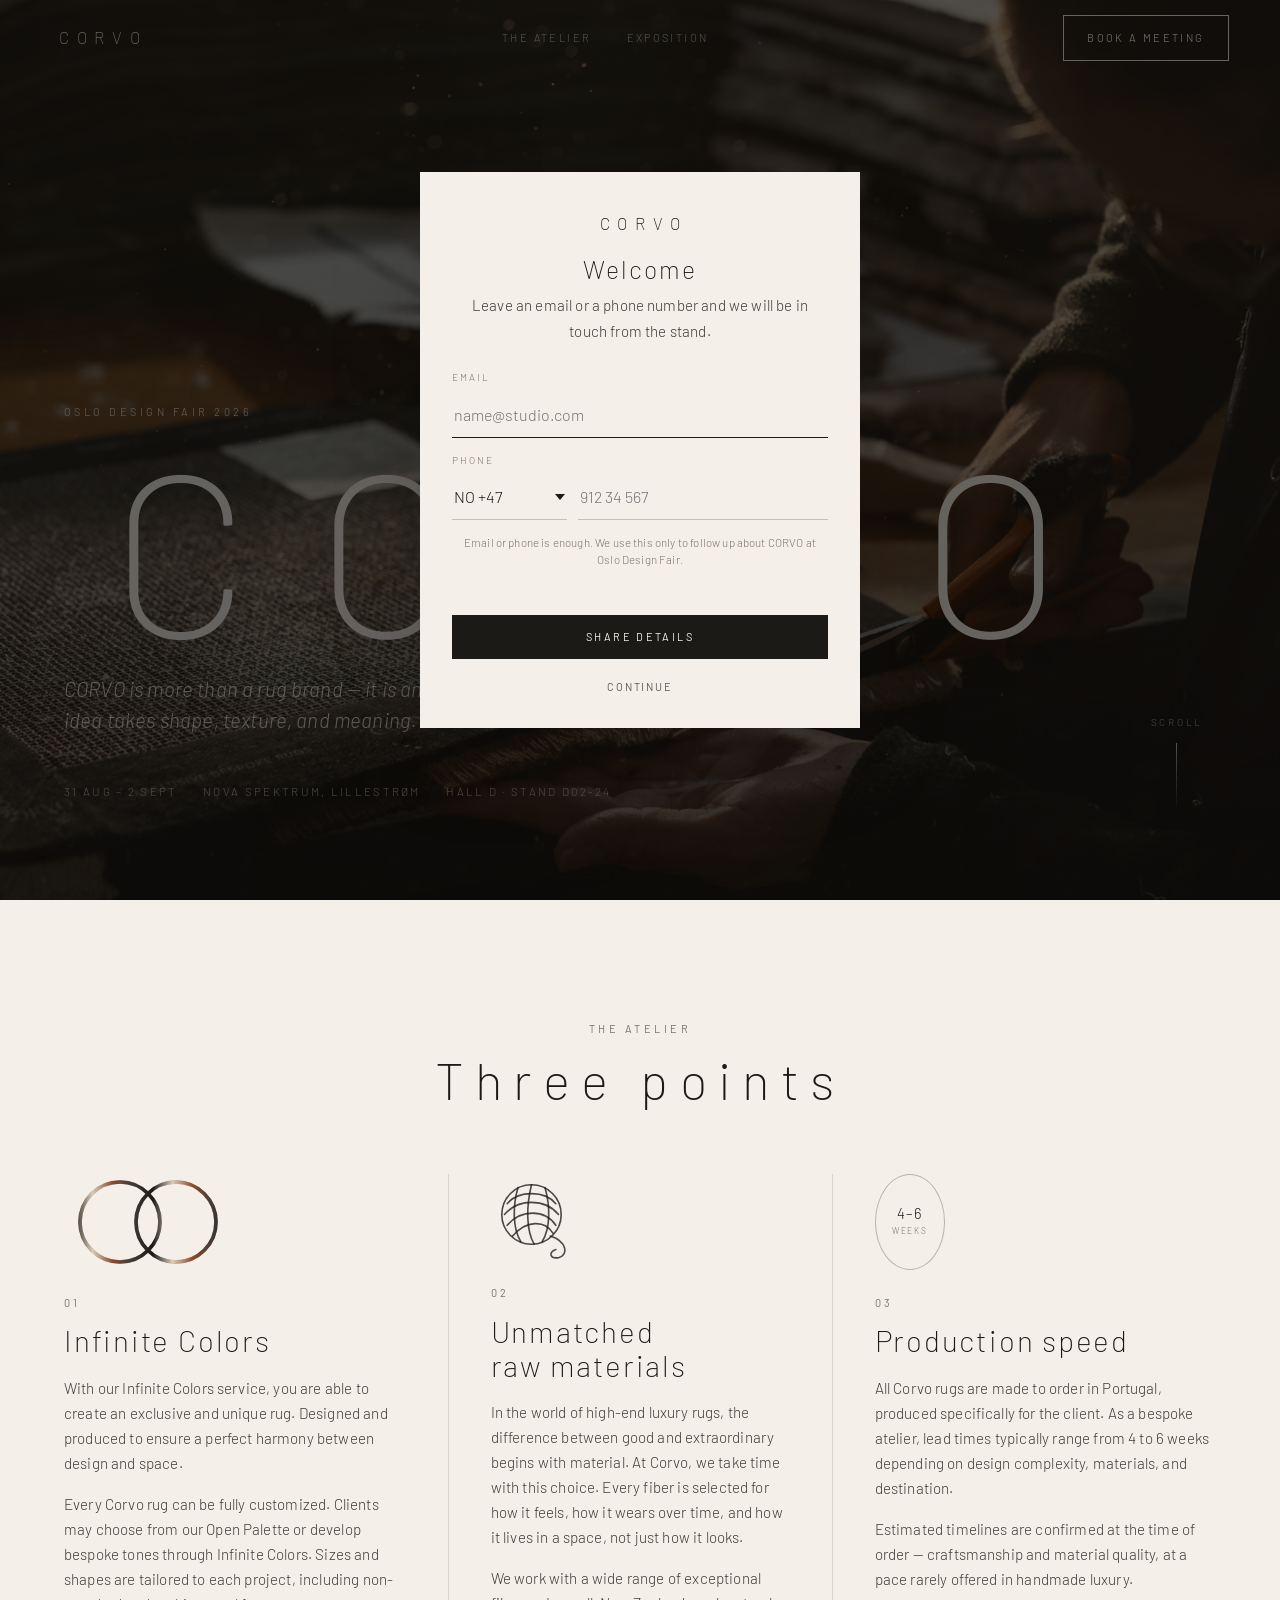
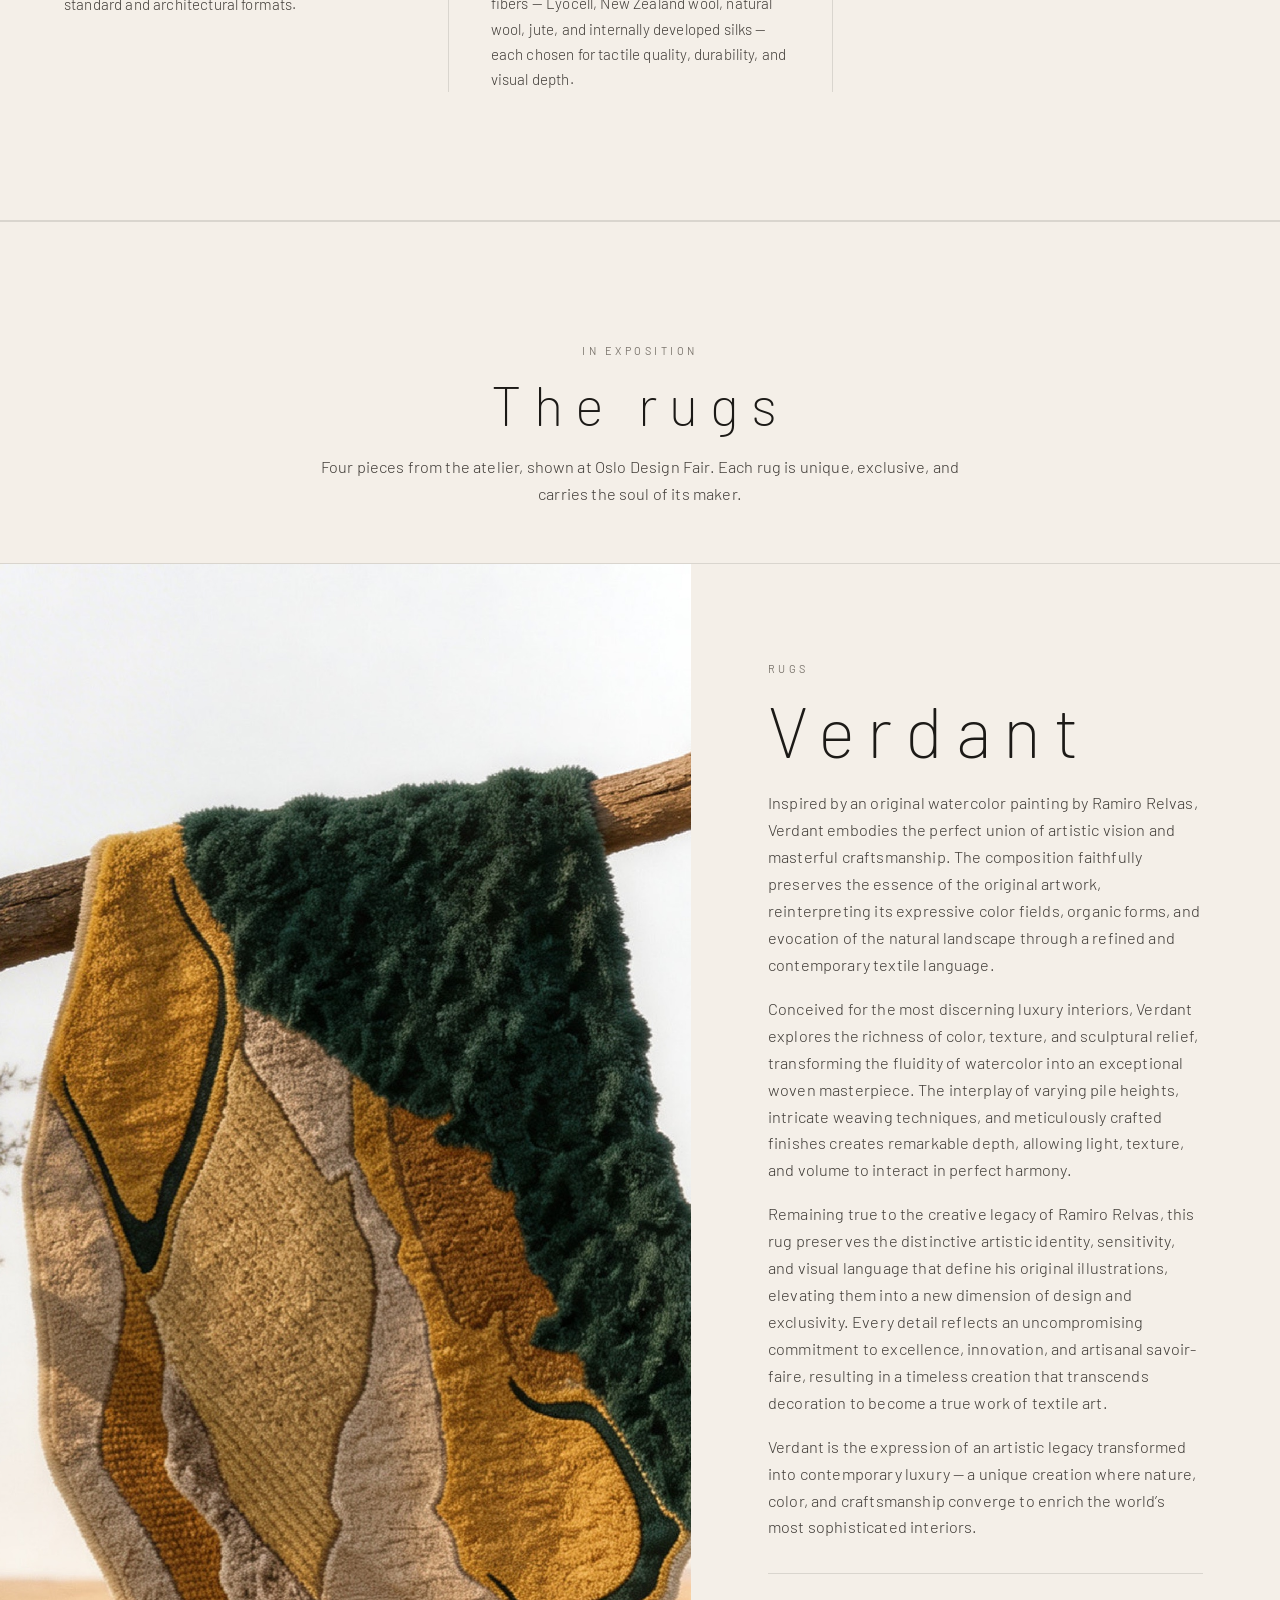
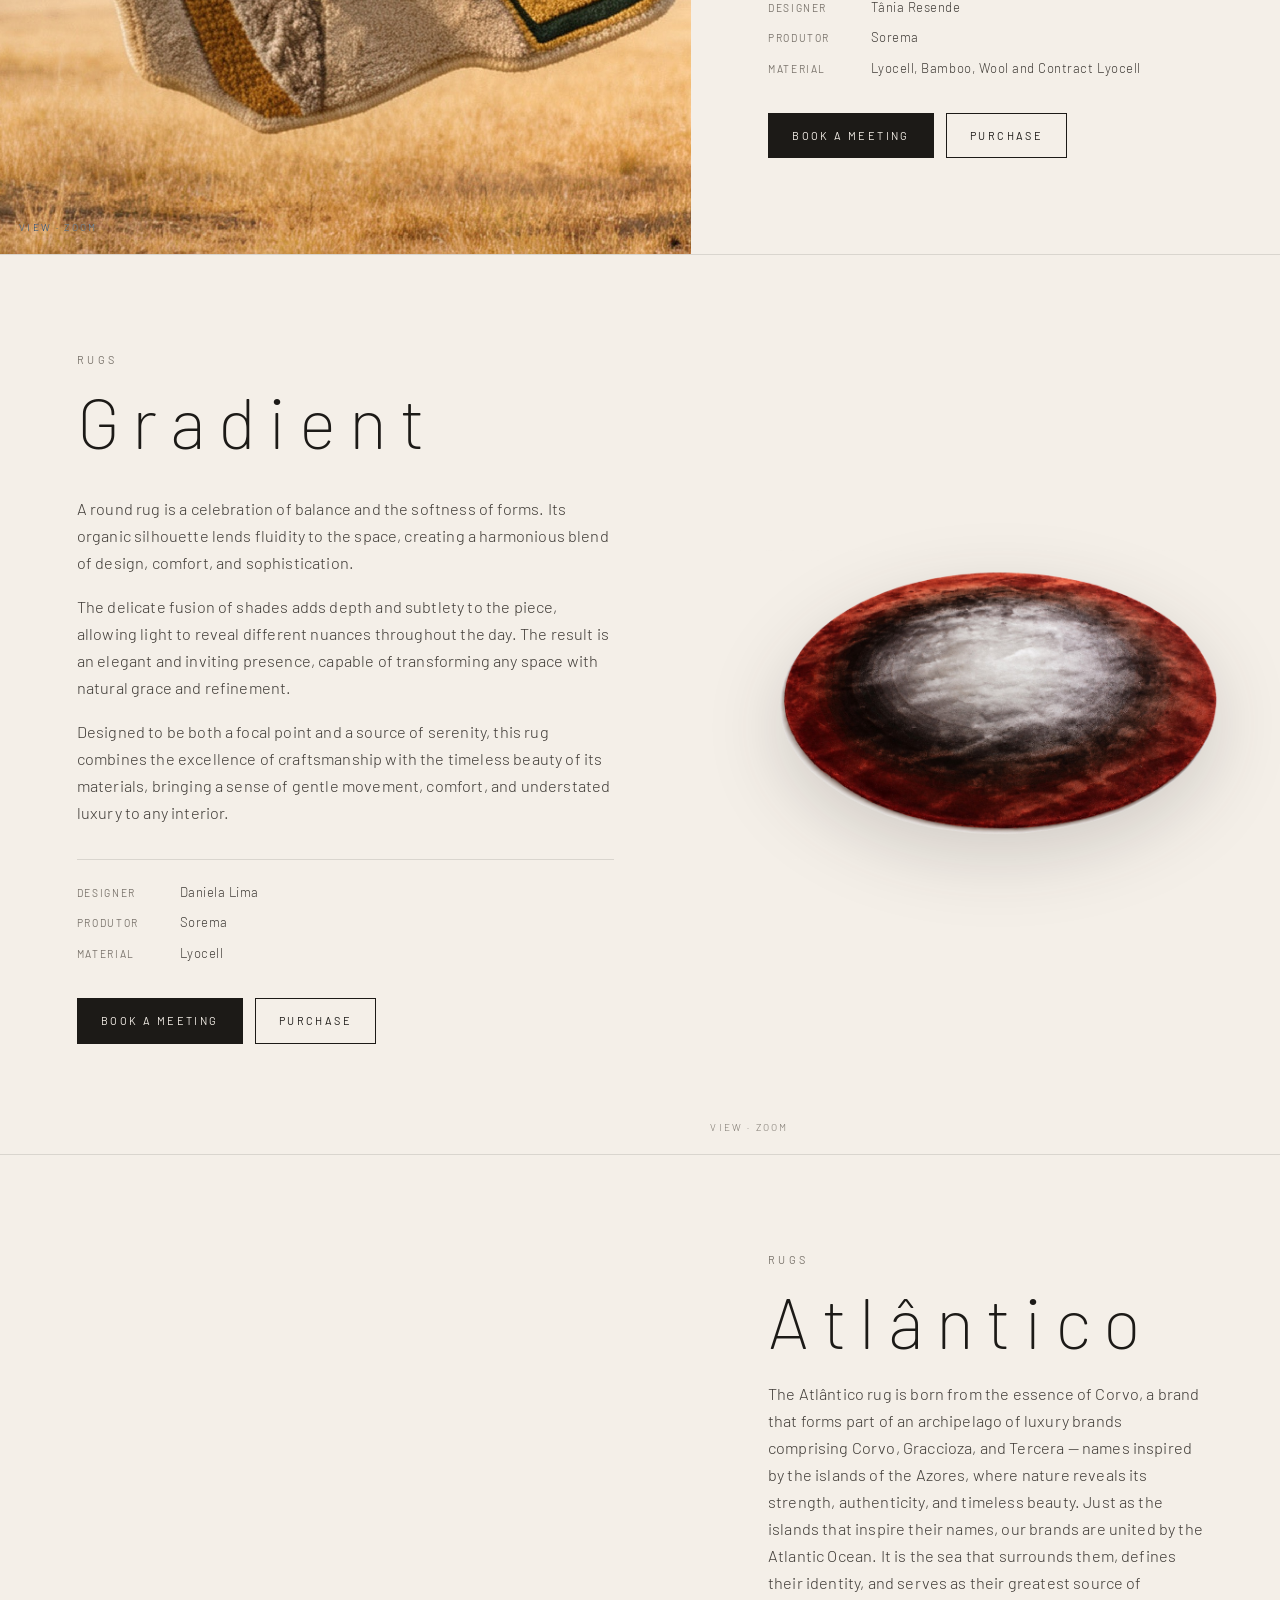
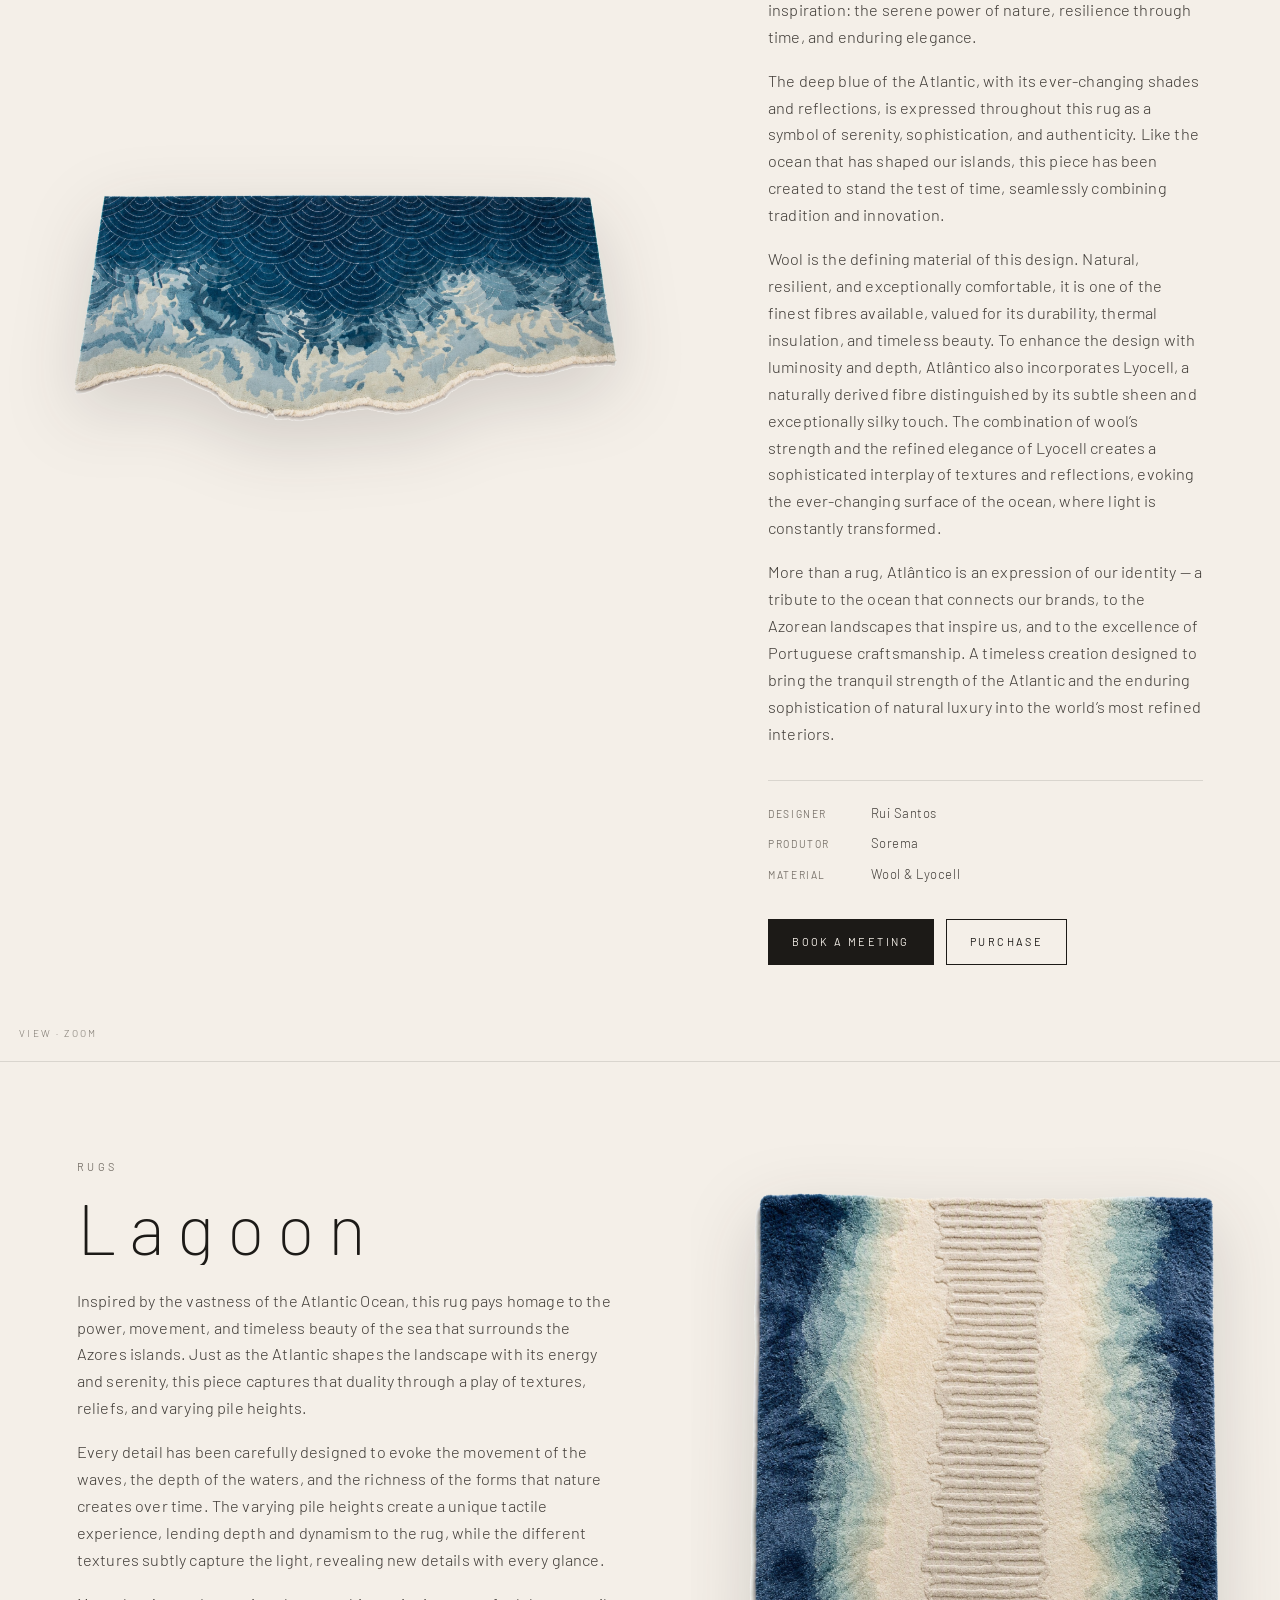
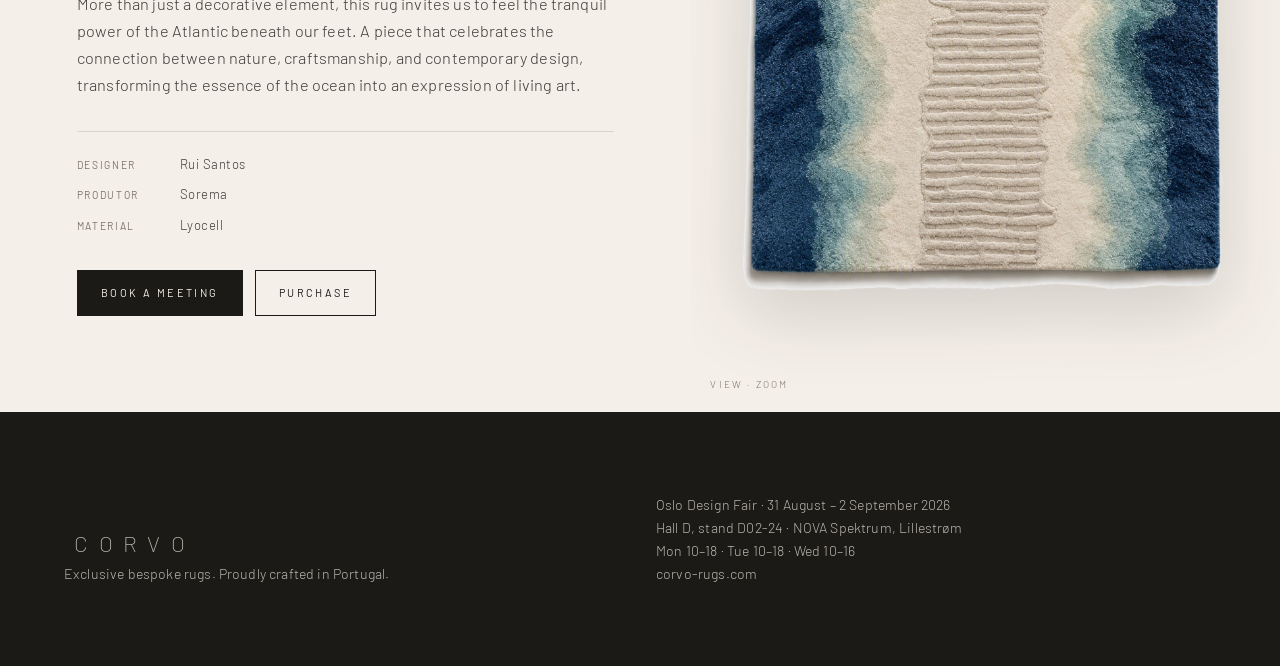
==== index.html @ 65db5c19 "Add the CORVO Oslo Design Fair microsite. Static site with exposition rugs, lead popup, and QR deep " ====
<!DOCTYPE html>
<html lang="en">
  <head>
    <meta charset="utf-8" />
    <meta name="viewport" content="width=device-width, initial-scale=1, viewport-fit=cover" />
    <title>CORVO — Oslo Design Fair 2026</title>
    <meta
      name="description"
      content="CORVO at Oslo Design Fair 2026. Exclusive bespoke rugs, crafted in Portugal. Hall D, stand D02-24, NOVA Spektrum, Lillestrøm."
    />
    <meta property="og:title" content="CORVO — Oslo Design Fair 2026" />
    <meta
      property="og:description"
      content="An atelier where every idea takes shape, texture, and meaning. Meet CORVO at Oslo Design Fair."
    />
    <meta property="og:image" content="https://oslo.corvorugs.com/assets/img/verdant.jpg" />
    <meta property="og:url" content="https://oslo.corvorugs.com/" />
    <link rel="icon" href="assets/img/favicon.svg" type="image/svg+xml" />
    <link rel="preconnect" href="https://fonts.googleapis.com" />
    <link rel="preconnect" href="https://fonts.gstatic.com" crossorigin />
    <link
      href="https://fonts.googleapis.com/css2?family=Barlow:ital,wght@0,200;0,300;0,400;0,500;1,300&display=swap"
      rel="stylesheet"
    />
    <link rel="stylesheet" href="assets/css/styles.css" />
  </head>
  <body>
    <div class="lead-overlay" id="lead-overlay" role="dialog" aria-modal="true" aria-labelledby="lead-title" hidden>
      <form class="lead-card" id="lead-form" novalidate>
        <span class="brand">CORVO</span>
        <h2 id="lead-title">Welcome</h2>
        <p class="intro">Leave an email or a phone number and we will be in touch from the stand.</p>

        <div class="field">
          <label for="lead-email">Email</label>
          <input id="lead-email" name="email" type="email" autocomplete="email" placeholder="name@studio.com" />
        </div>

        <div class="field">
          <label for="lead-phone">Phone</label>
          <div class="phone-row">
            <select id="lead-code" name="countryCode" aria-label="Country code">
              <option value="+47" selected>NO +47</option>
              <option value="+351">PT +351</option>
              <option value="+46">SE +46</option>
              <option value="+45">DK +45</option>
              <option value="+358">FI +358</option>
              <option value="+49">DE +49</option>
              <option value="+44">GB +44</option>
              <option value="+33">FR +33</option>
              <option value="+31">NL +31</option>
              <option value="+32">BE +32</option>
              <option value="+41">CH +41</option>
              <option value="+39">IT +39</option>
              <option value="+34">ES +34</option>
              <option value="+1">US +1</option>
              <option value="+81">JP +81</option>
              <option value="+971">AE +971</option>
            </select>
            <input id="lead-phone" name="phone" type="tel" inputmode="tel" autocomplete="tel-national" placeholder="912 34 567" />
          </div>
        </div>

        <p class="form-note">Email or phone is enough. We use this only to follow up about CORVO at Oslo Design Fair.</p>
        <p class="form-error" id="lead-error" role="alert"></p>

        <div class="lead-actions">
          <button class="btn btn-solid" type="submit">Share details</button>
          <button class="btn btn-ghost" type="button" id="lead-skip">Continue</button>
        </div>
      </form>
    </div>

    <header class="site-header" id="site-header">
      <a class="brand" href="#top">CORVO</a>
      <nav class="nav" aria-label="Primary">
        <a href="#atelier">The atelier</a>
        <a href="#exposition">Exposition</a>
      </nav>
      <a class="btn header-cta js-cal" href="https://cal.com/YOUR-LINK" target="_blank" rel="noopener noreferrer">Book a meeting</a>
    </header>

    <a class="mobile-cta js-cal" href="https://cal.com/YOUR-LINK" target="_blank" rel="noopener noreferrer">Book a meeting</a>

    <main id="top">
      <section class="hero" aria-label="CORVO at Oslo Design Fair">
        <div class="hero-slides" id="hero-slides">
          <img class="is-active" src="assets/img/hero.jpg" alt="Hands finishing a CORVO exclusive bespoke rug in the atelier" />
          <img src="assets/img/hero-landscape.jpg" alt="Verdant rug draped over a branch in a golden landscape" />
          <img src="assets/img/atelier.jpg" alt="A visitor standing before a sculptural CORVO rug" />
        </div>
        <div class="hero-veil"></div>
        <div class="hero-inner">
          <p class="kicker hero-kicker">Oslo Design Fair 2026</p>
          <h1>CORVO</h1>
          <p class="hero-lead">
            CORVO is more than a rug brand — it is an atelier where every idea takes shape, texture, and meaning.
          </p>
          <div class="hero-meta">
            <span>31 Aug – 2 Sept</span>
            <span>NOVA Spektrum, Lillestrøm</span>
            <span>Hall D · Stand D02-24</span>
          </div>
        </div>
        <div class="scroll-cue" aria-hidden="true">Scroll<span></span></div>
      </section>

      <section class="pillars" id="atelier">
        <header class="pillars-intro">
          <p class="kicker">The atelier</p>
          <h2>Three points</h2>
        </header>

        <div class="pillars-grid">
          <article class="pillar">
            <div class="pillar-mark infinity-mark" aria-hidden="true">
              <svg class="infinity" viewBox="0 0 80 48" fill="none">
                <defs>
                  <linearGradient id="infinity-flow" gradientUnits="userSpaceOnUse" x1="0" y1="0" x2="40" y2="0" spreadMethod="repeat">
                    <stop offset="0" stop-color="#d9cbb8" />
                    <stop offset="0.25" stop-color="#8c4a2f" />
                    <stop offset="0.5" stop-color="#3f3b36" />
                    <stop offset="0.75" stop-color="#1c1a17" />
                    <stop offset="1" stop-color="#d9cbb8" />
                    <animate attributeName="x1" values="0;40" dur="7s" repeatCount="indefinite" />
                    <animate attributeName="x2" values="40;80" dur="7s" repeatCount="indefinite" />
                  </linearGradient>
                </defs>
                <circle class="infinity-base" cx="26" cy="24" r="20" />
                <circle class="infinity-base" cx="54" cy="24" r="20" />
                <circle class="infinity-flow" cx="26" cy="24" r="20" />
                <circle class="infinity-flow" cx="54" cy="24" r="20" />
              </svg>
            </div>
            <p class="pillar-index">01</p>
            <h3>Infinite Colors</h3>
            <div class="prose">
              <p>
                With our Infinite Colors service, you are able to create an exclusive and unique rug. Designed and produced to ensure a perfect harmony between design and space.
              </p>
              <p>
                Every Corvo rug can be fully customized. Clients may choose from our Open Palette or develop bespoke tones through Infinite Colors. Sizes and shapes are tailored to each project, including non-standard and architectural formats.
              </p>
            </div>
          </article>

          <article class="pillar">
            <div class="pillar-mark wool-mark" aria-hidden="true">
              <svg class="wool" viewBox="0 0 64 64" fill="none">
                <circle class="wool-line" cx="30" cy="30" r="22" />
                <path class="wool-line" d="M12 22C20 12 40 12 48 22" />
                <path class="wool-line" d="M10 30C20 18 40 18 50 30" />
                <path class="wool-line" d="M12 38C22 26 40 26 48 38" />
                <path class="wool-line" d="M16 46C26 34 40 34 46 44" />
                <path class="wool-line" d="M20 10C16 24 16 40 22 50" />
                <path class="wool-line" d="M30 8C26 24 26 42 32 52" />
                <path class="wool-line" d="M40 10C44 24 44 40 38 50" />
                <path class="wool-line" d="M44 46C56 50 58 60 50 62C44 63 42 58 48 56" />
              </svg>
            </div>
            <p class="pillar-index">02</p>
            <h3>Unmatched raw materials</h3>
            <div class="prose">
              <p>
                In the world of high-end luxury rugs, the difference between good and extraordinary begins with material. At Corvo, we take time with this choice. Every fiber is selected for how it feels, how it wears over time, and how it lives in a space, not just how it looks.
              </p>
              <p>
                We work with a wide range of exceptional fibers — Lyocell, New Zealand wool, natural wool, jute, and internally developed silks — each chosen for tactile quality, durability, and visual depth.
              </p>
            </div>
          </article>

          <article class="pillar">
            <div class="pillar-mark pace" aria-hidden="true">
              <span class="pace-ring"></span>
              <span class="pace-value">4–6</span>
              <span class="pace-unit">weeks</span>
            </div>
            <p class="pillar-index">03</p>
            <h3>Production speed</h3>
            <div class="prose">
              <p>
                All Corvo rugs are made to order in Portugal, produced specifically for the client. As a bespoke atelier, lead times typically range from 4 to 6 weeks depending on design complexity, materials, and destination.
              </p>
              <p>
                Estimated timelines are confirmed at the time of order — craftsmanship and material quality, at a pace rarely offered in handmade luxury.
              </p>
            </div>
          </article>
        </div>
      </section>

      <section class="exposition-intro" id="exposition">
        <p class="kicker">In exposition</p>
        <h2>The rugs</h2>
        <p class="prose">
          Four pieces from the atelier, shown at Oslo Design Fair. Each rug is unique, exclusive, and carries the soul of its maker.
        </p>
      </section>

      <article class="rug" id="verdant">
        <div class="rug-heading">
          <p class="kicker">Rugs</p>
          <h2>Verdant</h2>
        </div>
        <button class="rug-visual" type="button" data-zoom="assets/img/verdant.jpg" aria-label="View Verdant in full screen">
          <img src="assets/img/verdant.jpg" alt="Verdant rug, inspired by a watercolor by Ramiro Relvas, shown in landscape" />
          <span class="zoom-hint">View · Zoom</span>
        </button>
        <div class="rug-copy">
          <div class="prose">
            <p>
              Inspired by an original watercolor painting by Ramiro Relvas, Verdant embodies the perfect union of artistic vision and masterful craftsmanship. The composition faithfully preserves the essence of the original artwork, reinterpreting its expressive color fields, organic forms, and evocation of the natural landscape through a refined and contemporary textile language.
            </p>
            <p>
              Conceived for the most discerning luxury interiors, Verdant explores the richness of color, texture, and sculptural relief, transforming the fluidity of watercolor into an exceptional woven masterpiece. The interplay of varying pile heights, intricate weaving techniques, and meticulously crafted finishes creates remarkable depth, allowing light, texture, and volume to interact in perfect harmony.
            </p>
            <p>
              Remaining true to the creative legacy of Ramiro Relvas, this rug preserves the distinctive artistic identity, sensitivity, and visual language that define his original illustrations, elevating them into a new dimension of design and exclusivity. Every detail reflects an uncompromising commitment to excellence, innovation, and artisanal savoir-faire, resulting in a timeless creation that transcends decoration to become a true work of textile art.
            </p>
            <p>
              Verdant is the expression of an artistic legacy transformed into contemporary luxury — a unique creation where nature, color, and craftsmanship converge to enrich the world’s most sophisticated interiors.
            </p>
          </div>
          <ul class="meta">
            <li><span>Designer</span> Tânia Resende</li>
            <li><span>Produtor</span> Sorema</li>
            <li><span>Material</span> Lyocell, Bamboo, Wool and Contract Lyocell</li>
          </ul>
          <div class="cta-row">
            <a class="btn btn-solid js-cal" href="https://cal.com/YOUR-LINK" target="_blank" rel="noopener noreferrer">Book a meeting</a>
            <a class="btn js-product" data-product="verdant" href="https://www.corvo-rugs.com/products/verdant-rug" target="_blank" rel="noopener noreferrer">Purchase</a>
          </div>
        </div>
      </article>

      <article class="rug" id="gradient">
        <div class="rug-heading">
          <p class="kicker">Rugs</p>
          <h2>Gradient</h2>
        </div>
        <button class="rug-visual is-studio" type="button" data-zoom="assets/img/gradient.png" aria-label="View Gradient in full screen">
          <img src="assets/img/gradient.png" alt="Round Gradient rug in terracotta, charcoal and silver" />
          <span class="zoom-hint">View · Zoom</span>
        </button>
        <div class="rug-copy">
          <div class="prose">
            <p>
              A round rug is a celebration of balance and the softness of forms. Its organic silhouette lends fluidity to the space, creating a harmonious blend of design, comfort, and sophistication.
            </p>
            <p>
              The delicate fusion of shades adds depth and subtlety to the piece, allowing light to reveal different nuances throughout the day. The result is an elegant and inviting presence, capable of transforming any space with natural grace and refinement.
            </p>
            <p>
              Designed to be both a focal point and a source of serenity, this rug combines the excellence of craftsmanship with the timeless beauty of its materials, bringing a sense of gentle movement, comfort, and understated luxury to any interior.
            </p>
          </div>
          <ul class="meta">
            <li><span>Designer</span> Daniela Lima</li>
            <li><span>Produtor</span> Sorema</li>
            <li><span>Material</span> Lyocell</li>
          </ul>
          <div class="cta-row">
            <a class="btn btn-solid js-cal" href="https://cal.com/YOUR-LINK" target="_blank" rel="noopener noreferrer">Book a meeting</a>
            <a class="btn js-product" data-product="gradient" href="https://www.corvo-rugs.com/products/gradient-terracota-rug" target="_blank" rel="noopener noreferrer">Purchase</a>
          </div>
        </div>
      </article>

      <article class="rug" id="atlantico">
        <div class="rug-heading">
          <p class="kicker">Rugs</p>
          <h2>Atlântico</h2>
        </div>
        <button class="rug-visual is-studio" type="button" data-zoom="assets/img/atlantico.png" aria-label="View Atlântico in full screen">
          <img src="assets/img/atlantico.png" alt="Atlântico rug with geometric waves dissolving into sea foam" />
          <span class="zoom-hint">View · Zoom</span>
        </button>
        <div class="rug-copy">
          <div class="prose">
            <p>
              The Atlântico rug is born from the essence of Corvo, a brand that forms part of an archipelago of luxury brands comprising Corvo, Graccioza, and Tercera — names inspired by the islands of the Azores, where nature reveals its strength, authenticity, and timeless beauty. Just as the islands that inspire their names, our brands are united by the Atlantic Ocean. It is the sea that surrounds them, defines their identity, and serves as their greatest source of inspiration: the serene power of nature, resilience through time, and enduring elegance.
            </p>
            <p>
              The deep blue of the Atlantic, with its ever-changing shades and reflections, is expressed throughout this rug as a symbol of serenity, sophistication, and authenticity. Like the ocean that has shaped our islands, this piece has been created to stand the test of time, seamlessly combining tradition and innovation.
            </p>
            <p>
              Wool is the defining material of this design. Natural, resilient, and exceptionally comfortable, it is one of the finest fibres available, valued for its durability, thermal insulation, and timeless beauty. To enhance the design with luminosity and depth, Atlântico also incorporates Lyocell, a naturally derived fibre distinguished by its subtle sheen and exceptionally silky touch. The combination of wool’s strength and the refined elegance of Lyocell creates a sophisticated interplay of textures and reflections, evoking the ever-changing surface of the ocean, where light is constantly transformed.
            </p>
            <p>
              More than a rug, Atlântico is an expression of our identity — a tribute to the ocean that connects our brands, to the Azorean landscapes that inspire us, and to the excellence of Portuguese craftsmanship. A timeless creation designed to bring the tranquil strength of the Atlantic and the enduring sophistication of natural luxury into the world’s most refined interiors.
            </p>
          </div>
          <ul class="meta">
            <li><span>Designer</span> Rui Santos</li>
            <li><span>Produtor</span> Sorema</li>
            <li><span>Material</span> Wool &amp; Lyocell</li>
          </ul>
          <div class="cta-row">
            <a class="btn btn-solid js-cal" href="https://cal.com/YOUR-LINK" target="_blank" rel="noopener noreferrer">Book a meeting</a>
            <a class="btn js-product" data-product="atlantico" href="https://www.corvo-rugs.com/pages/bespoke" target="_blank" rel="noopener noreferrer">Purchase</a>
          </div>
        </div>
      </article>

      <article class="rug" id="lagoon">
        <div class="rug-heading">
          <p class="kicker">Rugs</p>
          <h2>Lagoon</h2>
        </div>
        <button class="rug-visual is-studio" type="button" data-zoom="assets/img/lagoon.png" aria-label="View Lagoon in full screen">
          <img src="assets/img/lagoon.png" alt="Lagoon rug with a blue gradient and a sculptural central relief" />
          <span class="zoom-hint">View · Zoom</span>
        </button>
        <div class="rug-copy">
          <div class="prose">
            <p>
              Inspired by the vastness of the Atlantic Ocean, this rug pays homage to the power, movement, and timeless beauty of the sea that surrounds the Azores islands. Just as the Atlantic shapes the landscape with its energy and serenity, this piece captures that duality through a play of textures, reliefs, and varying pile heights.
            </p>
            <p>
              Every detail has been carefully designed to evoke the movement of the waves, the depth of the waters, and the richness of the forms that nature creates over time. The varying pile heights create a unique tactile experience, lending depth and dynamism to the rug, while the different textures subtly capture the light, revealing new details with every glance.
            </p>
            <p>
              More than just a decorative element, this rug invites us to feel the tranquil power of the Atlantic beneath our feet. A piece that celebrates the connection between nature, craftsmanship, and contemporary design, transforming the essence of the ocean into an expression of living art.
            </p>
          </div>
          <ul class="meta">
            <li><span>Designer</span> Rui Santos</li>
            <li><span>Produtor</span> Sorema</li>
            <li><span>Material</span> Lyocell</li>
          </ul>
          <div class="cta-row">
            <a class="btn btn-solid js-cal" href="https://cal.com/YOUR-LINK" target="_blank" rel="noopener noreferrer">Book a meeting</a>
            <a class="btn js-product" data-product="lagoon" href="https://www.corvo-rugs.com/pages/bespoke" target="_blank" rel="noopener noreferrer">Purchase</a>
          </div>
        </div>
      </article>
    </main>

    <footer class="site-footer">
      <div>
        <p class="brand">CORVO</p>
        <p>Exclusive bespoke rugs. Proudly crafted in Portugal.</p>
      </div>
      <div>
        <p>Oslo Design Fair · 31 August – 2 September 2026</p>
        <p>Hall D, stand D02-24 · NOVA Spektrum, Lillestrøm</p>
        <p>Mon 10–18 · Tue 10–18 · Wed 10–16</p>
        <p><a href="https://www.corvo-rugs.com/" target="_blank" rel="noopener noreferrer">corvo-rugs.com</a></p>
      </div>
    </footer>

    <div class="lightbox" id="lightbox" hidden>
      <button class="lightbox-close" type="button" id="lightbox-close" aria-label="Close">×</button>
      <div class="lightbox-stage" id="lightbox-stage">
        <img id="lightbox-image" alt="" />
      </div>
      <p class="lightbox-hint">Scroll or pinch to zoom · Drag to move</p>
    </div>

    <script src="assets/js/config.js"></script>
    <script src="assets/js/lenis.min.js"></script>
    <script src="assets/js/app.js"></script>
  </body>
</html>
---- assets/css/styles.css ----
:root {
  --ivory: #f4efe8;
  --paper: #ebe4d8;
  --ink: #1c1a17;
  --ink-soft: #3f3b36;
  --muted: #7a746c;
  --line: rgba(28, 26, 23, 0.12);
  --line-strong: rgba(28, 26, 23, 0.22);
  --white: #faf7f2;
  --overlay: rgba(16, 14, 12, 0.46);
  --header-h: 76px;
  --cta-h: 64px;
  --ease: cubic-bezier(0.22, 1, 0.36, 1);
  --font: "Barlow", "Helvetica Neue", Helvetica, Arial, sans-serif;
}

*,
*::before,
*::after {
  box-sizing: border-box;
  margin: 0;
  padding: 0;
}

html {
  scroll-behavior: auto;
}

html.lenis,
html.lenis body {
  height: auto;
}

.lenis.lenis-smooth {
  scroll-behavior: auto !important;
}

body {
  font-family: var(--font);
  font-weight: 300;
  color: var(--ink);
  background: var(--ivory);
  line-height: 1.65;
  letter-spacing: 0.01em;
  -webkit-font-smoothing: antialiased;
  text-rendering: optimizeLegibility;
}

img {
  max-width: 100%;
  display: block;
}

button,
input,
select {
  font-family: inherit;
}

a {
  color: inherit;
  text-decoration: none;
}

:focus-visible {
  outline: 1px solid var(--ink);
  outline-offset: 3px;
}

/* ——— Type ——— */

.kicker {
  font-size: 0.68rem;
  font-weight: 400;
  letter-spacing: 0.32em;
  text-transform: uppercase;
  color: var(--muted);
}

h1,
h2,
h3 {
  font-weight: 200;
  line-height: 1.08;
  letter-spacing: 0.04em;
  text-wrap: balance;
}

.prose {
  font-size: 1.02rem;
  font-weight: 300;
  color: var(--ink-soft);
  max-width: 40rem;
}

.prose p + p {
  margin-top: 1.05em;
}

.meta {
  list-style: none;
  margin-top: 2rem;
  padding-top: 1.4rem;
  border-top: 1px solid var(--line);
  display: grid;
  gap: 0.55rem;
  font-size: 0.82rem;
  letter-spacing: 0.04em;
  color: var(--ink-soft);
}

.meta span {
  display: inline-block;
  min-width: 6.2rem;
  font-weight: 400;
  letter-spacing: 0.16em;
  text-transform: uppercase;
  font-size: 0.64rem;
  color: var(--muted);
}

/* ——— Buttons ——— */

.btn {
  display: inline-flex;
  align-items: center;
  justify-content: center;
  gap: 0.55rem;
  min-height: 44px;
  padding: 0.8rem 1.45rem;
  border: 1px solid currentColor;
  background: transparent;
  color: inherit;
  font-size: 0.68rem;
  font-weight: 400;
  letter-spacing: 0.22em;
  text-transform: uppercase;
  cursor: pointer;
  transition: background 0.35s var(--ease), color 0.35s var(--ease),
    border-color 0.35s var(--ease), transform 0.35s var(--ease);
}

.btn:hover {
  background: var(--ink);
  color: var(--ivory);
  border-color: var(--ink);
}

.btn-solid {
  background: var(--ink);
  color: var(--ivory);
  border-color: var(--ink);
}

.btn-solid:hover {
  background: transparent;
  color: var(--ink);
}

.btn-ghost {
  border-color: transparent;
  min-height: auto;
  padding: 0.35rem 0;
  letter-spacing: 0.18em;
  opacity: 0.7;
}

.btn-ghost:hover {
  background: transparent;
  color: inherit;
  opacity: 1;
}

.cta-row {
  display: flex;
  flex-wrap: wrap;
  gap: 0.75rem;
  margin-top: 2.1rem;
}

/* ——— Header ——— */

.site-header {
  position: fixed;
  top: 0;
  left: 0;
  right: 0;
  z-index: 80;
  height: var(--header-h);
  display: flex;
  align-items: center;
  justify-content: space-between;
  padding: 0 4vw;
  color: var(--ivory);
  mix-blend-mode: normal;
  transition: background 0.45s var(--ease), color 0.45s var(--ease),
    box-shadow 0.45s var(--ease), backdrop-filter 0.45s var(--ease);
}

.site-header.is-scrolled {
  background: rgba(244, 239, 232, 0.92);
  color: var(--ink);
  box-shadow: 0 1px 0 var(--line);
  backdrop-filter: blur(16px);
  -webkit-backdrop-filter: blur(16px);
}

.brand {
  font-weight: 200;
  font-size: 1.05rem;
  letter-spacing: 0.46em;
  text-indent: 0.46em;
}

.nav {
  display: none;
  align-items: center;
  gap: 2.2rem;
}

.nav a {
  font-size: 0.68rem;
  letter-spacing: 0.22em;
  text-transform: uppercase;
  opacity: 0.82;
  transition: opacity 0.3s;
}

.nav a:hover {
  opacity: 1;
}

.header-cta {
  display: none;
}

@media (min-width: 900px) {
  .nav,
  .header-cta {
    display: flex;
  }

  .header-cta {
    color: inherit;
    border-color: currentColor;
  }

  .site-header:not(.is-scrolled) .header-cta:hover {
    background: var(--ivory);
    color: var(--ink);
    border-color: var(--ivory);
  }
}

/* ——— Mobile book bar ——— */

.mobile-cta {
  position: fixed;
  left: 0;
  right: 0;
  bottom: 0;
  z-index: 70;
  height: var(--cta-h);
  display: flex;
  align-items: center;
  justify-content: center;
  background: var(--ink);
  color: var(--ivory);
  letter-spacing: 0.24em;
  text-transform: uppercase;
  font-size: 0.72rem;
  font-weight: 400;
  padding-bottom: env(safe-area-inset-bottom);
}

@media (min-width: 900px) {
  .mobile-cta {
    display: none;
  }
}

/* ——— Hero ——— */

.hero {
  position: relative;
  min-height: 100svh;
  color: var(--ivory);
  overflow: hidden;
  display: flex;
  flex-direction: column;
  justify-content: flex-end;
}

.hero-slides {
  position: absolute;
  inset: 0;
}

.hero-slides img {
  position: absolute;
  inset: 0;
  width: 100%;
  height: 100%;
  object-fit: cover;
  opacity: 0;
  transform: scale(1.04);
  transition: opacity 1.6s var(--ease);
}

.hero-slides img.is-active {
  opacity: 1;
  animation: ken 22s linear forwards;
}

@keyframes ken {
  from {
    transform: scale(1);
  }
  to {
    transform: scale(1.1);
  }
}

.hero-veil {
  position: absolute;
  inset: 0;
  background:
    linear-gradient(180deg, rgba(12, 10, 8, 0.28) 0%, rgba(12, 10, 8, 0.18) 38%, rgba(12, 10, 8, 0.62) 100%);
  pointer-events: none;
}

.hero-inner {
  position: relative;
  z-index: 2;
  padding: calc(var(--header-h) + 8vh) 6vw 12vh;
  max-width: 92rem;
}

.hero-kicker {
  color: rgba(244, 239, 232, 0.78);
  margin-bottom: 1.6rem;
}

.hero h1 {
  font-size: clamp(4.2rem, 18vw, 15rem);
  letter-spacing: 0.28em;
  text-indent: 0.28em;
  line-height: 0.86;
  margin-left: -0.08em;
  text-shadow: 0 8px 40px rgba(0, 0, 0, 0.35);
}

.hero-lead {
  margin-top: 1.8rem;
  max-width: 34rem;
  font-size: clamp(1.05rem, 2vw, 1.28rem);
  font-weight: 300;
  font-style: italic;
  line-height: 1.55;
  color: rgba(244, 239, 232, 0.9);
}

.hero-meta {
  margin-top: 2.8rem;
  display: flex;
  flex-wrap: wrap;
  gap: 0.4rem 1.6rem;
  font-size: 0.72rem;
  letter-spacing: 0.2em;
  text-transform: uppercase;
  color: rgba(244, 239, 232, 0.72);
}

.scroll-cue {
  position: absolute;
  right: 6vw;
  bottom: 10vh;
  z-index: 2;
  display: flex;
  flex-direction: column;
  align-items: center;
  gap: 0.8rem;
  color: rgba(244, 239, 232, 0.7);
  font-size: 0.62rem;
  letter-spacing: 0.28em;
  text-transform: uppercase;
}

.scroll-cue span {
  width: 1px;
  height: 4.2rem;
  background: linear-gradient(180deg, rgba(244, 239, 232, 0.8), transparent);
  animation: drip 2.2s var(--ease) infinite;
}

@keyframes drip {
  0% {
    transform: scaleY(0);
    transform-origin: top;
    opacity: 0;
  }
  40% {
    transform: scaleY(1);
    opacity: 1;
  }
  100% {
    transform: scaleY(1);
    transform-origin: bottom;
    opacity: 0;
  }
}

/* ——— Pillars ——— */

.pillars {
  background: var(--ivory);
  padding: 5.5rem 8vw 6rem;
  border-bottom: 1px solid var(--line);
}

.pillars-intro {
  text-align: center;
  margin-bottom: 3.4rem;
}

.pillars-intro h2 {
  font-size: clamp(2rem, 4.4vw, 3.2rem);
  letter-spacing: 0.22em;
  margin-top: 0.85rem;
}

.pillars-grid {
  display: grid;
  grid-template-columns: 1fr;
  gap: 0;
  max-width: 88rem;
  margin: 0 auto;
}

.pillar {
  padding: 2.4rem 0;
  border-top: 1px solid var(--line);
}

.pillar-mark {
  display: flex;
  align-items: center;
  height: 6rem;
  margin-bottom: 1.5rem;
}

.infinity-mark,
.infinity {
  width: 10.5rem;
  height: 6rem;
}

.infinity {
  overflow: visible;
}

.infinity-base {
  fill: none;
  stroke: rgba(28, 26, 23, 0.38);
  stroke-width: 1.7;
}

.infinity-flow {
  fill: none;
  stroke: url(#infinity-flow);
  stroke-width: 1.85;
}

.wool-mark,
.wool {
  width: 5.4rem;
  height: 5.4rem;
}

.wool-line {
  stroke: var(--ink);
  stroke-width: 1.2;
  stroke-linecap: round;
  stroke-linejoin: round;
  opacity: 0.78;
}

@media (prefers-reduced-motion: reduce) {
  .infinity animate {
    display: none;
  }
}

.pillar-mark.pace {
  position: relative;
  width: 4.4rem;
  justify-content: center;
  flex-direction: column;
  gap: 0;
}

.pace-ring {
  position: absolute;
  inset: 0;
  border: 1px solid rgba(28, 26, 23, 0.28);
  border-radius: 50%;
}

.pace-value {
  font-size: 0.92rem;
  font-weight: 300;
  letter-spacing: 0.08em;
  line-height: 1;
}

.pace-unit {
  font-size: 0.52rem;
  letter-spacing: 0.22em;
  text-transform: uppercase;
  color: var(--muted);
  margin-top: 0.28rem;
}

.pillar-index {
  font-size: 0.68rem;
  font-weight: 400;
  letter-spacing: 0.28em;
  color: var(--muted);
  margin-bottom: 0.7rem;
}

.pillar h3 {
  font-size: clamp(1.45rem, 2.4vw, 1.85rem);
  font-weight: 200;
  letter-spacing: 0.06em;
  line-height: 1.15;
  margin-bottom: 1.15rem;
  text-wrap: balance;
}

.pillar .prose {
  font-size: 0.95rem;
  max-width: none;
}

/* ——— Exposition ——— */

.exposition-intro {
  padding: 7.5rem 8vw 3.5rem;
  text-align: center;
  border-top: 1px solid var(--line);
}

.exposition-intro h2 {
  font-size: clamp(2rem, 5vw, 3.4rem);
  letter-spacing: 0.22em;
  margin: 1rem 0 1.2rem;
}

.exposition-intro p {
  margin: 0 auto;
}

.rug {
  display: grid;
  grid-template-columns: 1fr;
  min-height: 100svh;
  border-top: 1px solid var(--line);
  scroll-margin-top: calc(var(--header-h) + 8px);
}

.rug.is-target .rug-heading,
.rug.is-target .rug-copy {
  animation: hush 1.6s var(--ease);
}

@keyframes hush {
  from {
    background: #e8dfd2;
  }
  to {
    background: var(--ivory);
  }
}

.lead-overlay[hidden],
.lightbox[hidden] {
  display: none !important;
}

.rug-visual {
  position: relative;
  min-height: 62vh;
  width: 100%;
  appearance: none;
  -webkit-appearance: none;
  border: 0;
  padding: 0;
  background: #11100e;
  cursor: zoom-in;
  overflow: hidden;
  font: inherit;
  color: inherit;
  text-align: left;
}

.rug-visual.is-studio {
  background: var(--ivory);
}

.rug-visual img {
  width: 100%;
  height: 100%;
  position: absolute;
  inset: 0;
  object-fit: cover;
  transition: transform 1.1s var(--ease);
}

.rug-visual.is-studio img {
  object-fit: contain;
  padding: 6% 8%;
  filter: drop-shadow(0 22px 36px rgba(28, 26, 23, 0.16));
}

.rug-visual:hover img {
  transform: scale(1.035);
}

.rug-visual.is-studio:hover img {
  transform: scale(1.02);
}

.zoom-hint {
  position: absolute;
  left: 1.2rem;
  bottom: 1.2rem;
  z-index: 2;
  font-size: 0.62rem;
  letter-spacing: 0.22em;
  text-transform: uppercase;
  color: var(--ivory);
  mix-blend-mode: difference;
  pointer-events: none;
}

.rug-visual.is-studio .zoom-hint {
  color: var(--muted);
  mix-blend-mode: normal;
}

.rug-heading {
  padding: 2.6rem 8vw 2.2rem;
  background: var(--ivory);
}

.rug-heading .kicker {
  margin-bottom: 0.85rem;
}

.rug-heading h2 {
  font-size: clamp(2.4rem, 6vw, 4.4rem);
  letter-spacing: 0.18em;
}

.rug-copy {
  padding: 2.2rem 8vw 5.5rem;
  display: flex;
  flex-direction: column;
  justify-content: center;
  background: var(--ivory);
}

/* ——— Footer ——— */

.site-footer {
  padding: 4.5rem 8vw 7.5rem;
  border-top: 1px solid var(--line);
  display: grid;
  gap: 2rem;
  background: var(--ink);
  color: var(--ivory);
}

.site-footer .brand {
  font-size: 1.4rem;
}

.site-footer p,
.site-footer a {
  font-size: 0.88rem;
  color: rgba(244, 239, 232, 0.72);
}

.site-footer a:hover {
  color: var(--ivory);
}

/* ——— Popup ——— */

body.is-modal .mobile-cta {
  visibility: hidden;
}

.lead-overlay {
  position: fixed;
  inset: 0;
  z-index: 200;
  background: rgba(16, 14, 12, 0.62);
  display: grid;
  place-items: center;
  padding: 1.4rem;
  opacity: 0;
  visibility: hidden;
  transition: opacity 0.45s var(--ease), visibility 0.45s;
}

.lead-overlay.is-open {
  opacity: 1;
  visibility: visible;
}

.lead-card {
  width: min(440px, 100%);
  max-height: calc(100svh - 2.4rem);
  overflow: auto;
  background: var(--ivory);
  padding: 2.4rem 2rem 1.8rem;
  text-align: center;
  transform: translateY(12px);
  transition: transform 0.5s var(--ease);
  box-shadow: 0 30px 80px rgba(16, 14, 12, 0.22);
}

.lead-overlay.is-open .lead-card {
  transform: none;
}

.lead-card .brand {
  display: block;
  margin-bottom: 1.1rem;
}

.lead-card h2 {
  font-size: 1.55rem;
  letter-spacing: 0.08em;
  margin-bottom: 0.7rem;
}

.lead-card .intro {
  font-size: 0.95rem;
  color: var(--ink-soft);
  margin-bottom: 1.6rem;
}

.field {
  text-align: left;
  margin-bottom: 0.85rem;
}

.field label {
  display: block;
  font-size: 0.62rem;
  letter-spacing: 0.2em;
  text-transform: uppercase;
  color: var(--muted);
  margin-bottom: 0.4rem;
}

.field input,
.field select {
  width: 100%;
  height: 46px;
  border: 0;
  border-bottom: 1px solid var(--line-strong);
  border-radius: 0;
  background: transparent;
  color: var(--ink);
  font-size: 1rem;
  font-weight: 300;
  padding: 0 0.1rem;
  outline: none;
  box-shadow: none;
  appearance: none;
  -webkit-appearance: none;
}

.field select {
  padding-right: 1.2rem;
  background-image: url("data:image/svg+xml,%3Csvg xmlns='http://www.w3.org/2000/svg' width='10' height='6'%3E%3Cpath d='M0 0l5 6 5-6' fill='%231c1a17'/%3E%3C/svg%3E");
  background-repeat: no-repeat;
  background-position: right 0.15rem center;
}

.field input:focus,
.field select:focus {
  border-bottom-color: var(--ink);
}

.phone-row {
  display: grid;
  grid-template-columns: 7.2rem 1fr;
  gap: 0.7rem;
}

.form-note {
  font-size: 0.72rem;
  color: var(--muted);
  margin: 0.3rem 0 1.2rem;
  line-height: 1.5;
}

.form-error {
  min-height: 1.2rem;
  font-size: 0.78rem;
  color: #8a3a28;
  margin-bottom: 0.5rem;
}

.lead-actions {
  display: flex;
  flex-direction: column;
  align-items: center;
  gap: 0.9rem;
}

.lead-actions .btn {
  width: 100%;
}

/* ——— Lightbox ——— */

.lightbox {
  position: fixed;
  inset: 0;
  z-index: 220;
  background: rgba(12, 10, 8, 0.94);
  display: none;
  touch-action: none;
}

.lightbox.is-open {
  display: block;
}

.lightbox-stage {
  position: absolute;
  inset: 0;
  overflow: hidden;
  cursor: grab;
}

.lightbox-stage:active {
  cursor: grabbing;
}

.lightbox-stage img {
  position: absolute;
  left: 50%;
  top: 50%;
  max-width: 92vw;
  max-height: 88vh;
  width: auto;
  height: auto;
  transform: translate(-50%, -50%) scale(1);
  transform-origin: center center;
  user-select: none;
  pointer-events: none;
}

.lightbox-close {
  position: absolute;
  top: 1.2rem;
  right: 1.2rem;
  z-index: 2;
  width: 44px;
  height: 44px;
  border: 1px solid rgba(244, 239, 232, 0.35);
  background: transparent;
  color: var(--ivory);
  font-size: 1.4rem;
  cursor: pointer;
}

.lightbox-hint {
  position: absolute;
  left: 50%;
  bottom: 1.4rem;
  transform: translateX(-50%);
  color: rgba(244, 239, 232, 0.55);
  font-size: 0.62rem;
  letter-spacing: 0.22em;
  text-transform: uppercase;
  pointer-events: none;
}

/* ——— Desktop splits ——— */

@media (min-width: 900px) {
  body {
    padding-bottom: 0;
  }

  .hero-inner {
    padding: calc(var(--header-h) + 10vh) 5vw 11vh;
  }

  .pillars {
    padding: 7.5rem 5vw 8rem;
  }

  .pillars-intro {
    margin-bottom: 4.2rem;
  }

  .pillars-grid {
    grid-template-columns: 1fr 1fr 1fr;
  }

  .pillar {
    padding: 0 2.6rem;
    border-top: 0;
    border-left: 1px solid var(--line);
  }

  .pillar:first-child {
    padding-left: 0;
    border-left: 0;
  }

  .pillar:last-child {
    padding-right: 0;
  }

  .rug {
    grid-template-columns: 1.08fr 0.92fr;
    grid-template-areas:
      "visual heading"
      "visual copy";
    min-height: 100vh;
  }

  .rug:nth-of-type(even) {
    grid-template-areas:
      "heading visual"
      "copy visual";
  }

  .rug-visual {
    grid-area: visual;
    min-height: 100%;
    height: 100%;
    align-self: stretch;
  }

  .rug-heading {
    grid-area: heading;
    padding: 6rem 6vw 0;
  }

  .rug-copy {
    grid-area: copy;
    padding: 1.4rem 6vw 6rem;
    justify-content: flex-start;
  }

  .site-footer {
    grid-template-columns: 1fr 1fr;
    align-items: end;
    padding: 5rem 5vw;
  }
}

@media (max-width: 899px) {
  body {
    padding-bottom: calc(var(--cta-h) + env(safe-area-inset-bottom));
  }

  .hero h1 {
    letter-spacing: 0.18em;
    text-indent: 0.18em;
  }

  .scroll-cue {
    display: none;
  }

  .site-footer {
    padding-bottom: 6rem;
  }
}

@media (prefers-reduced-motion: reduce) {
  *,
  *::before,
  *::after {
    animation: none !important;
    transition: none !important;
  }

  .hero-slides img.is-active {
    transform: none;
  }
}
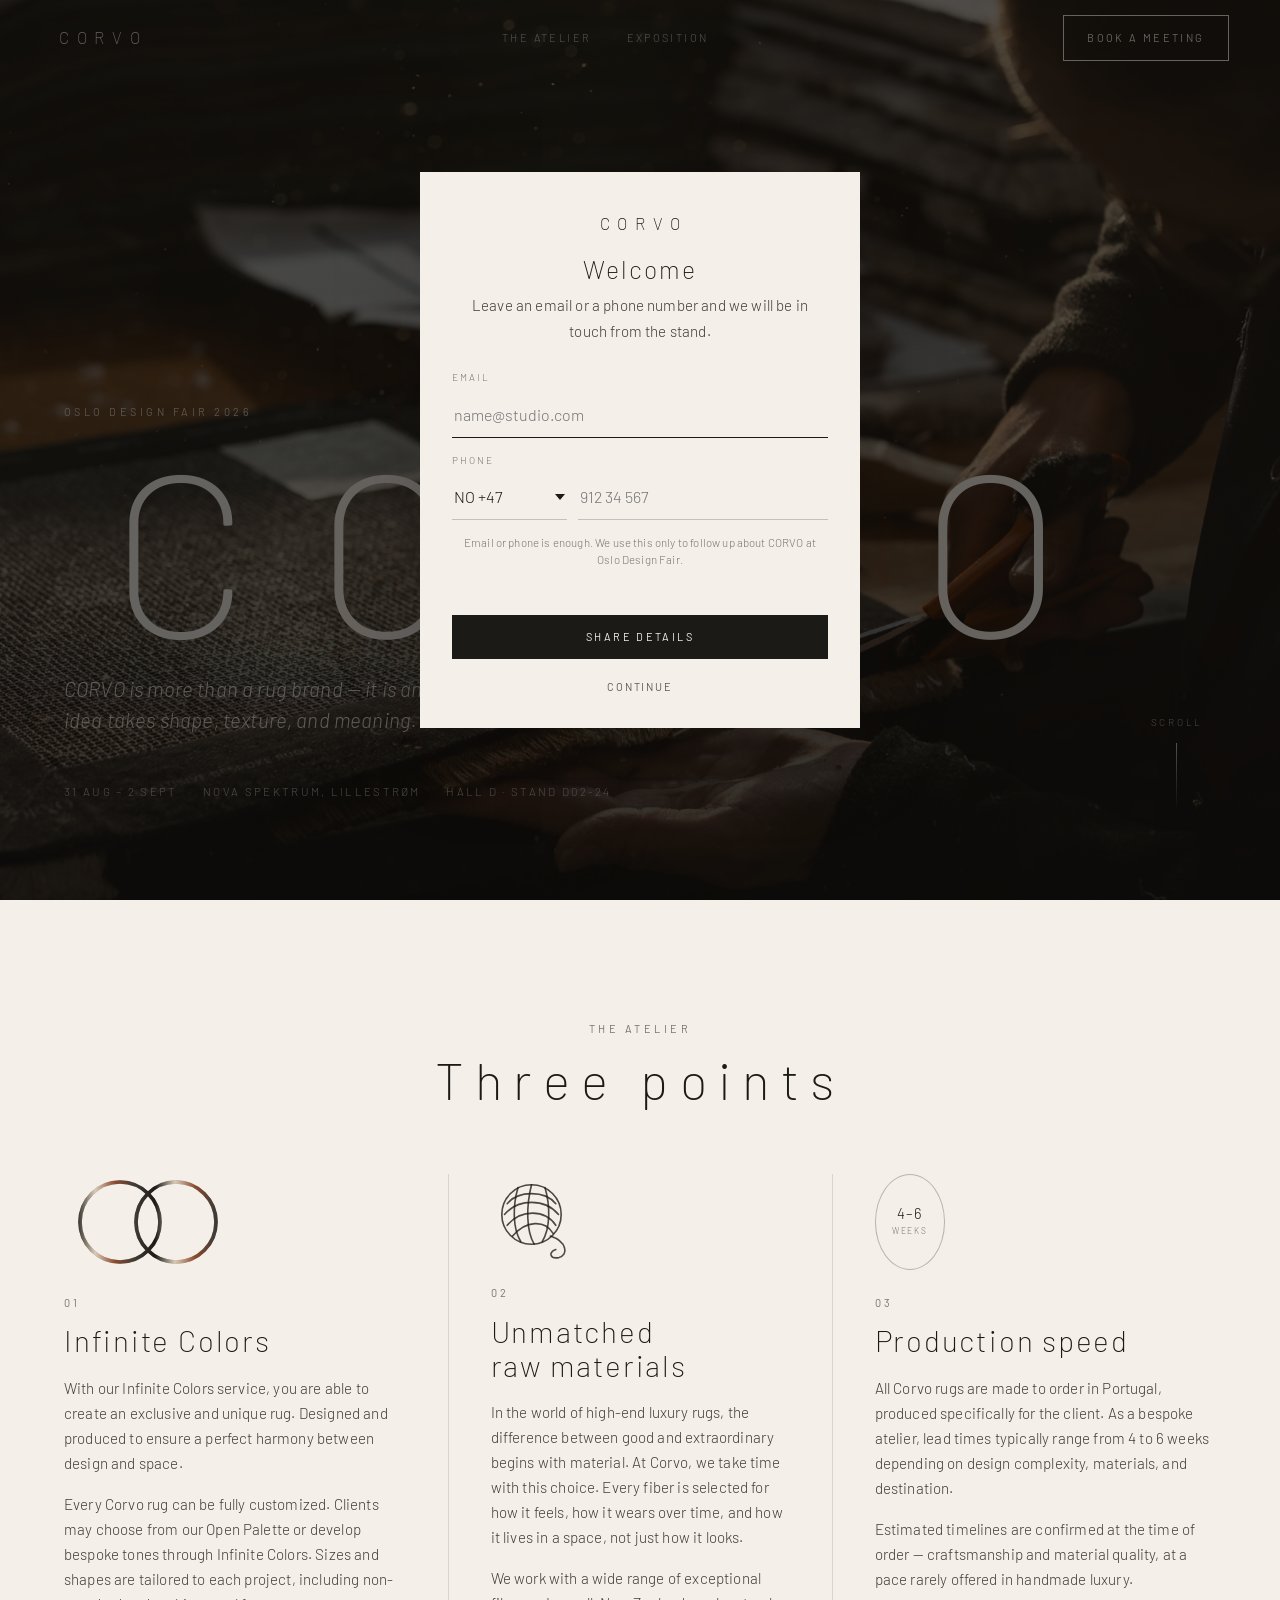
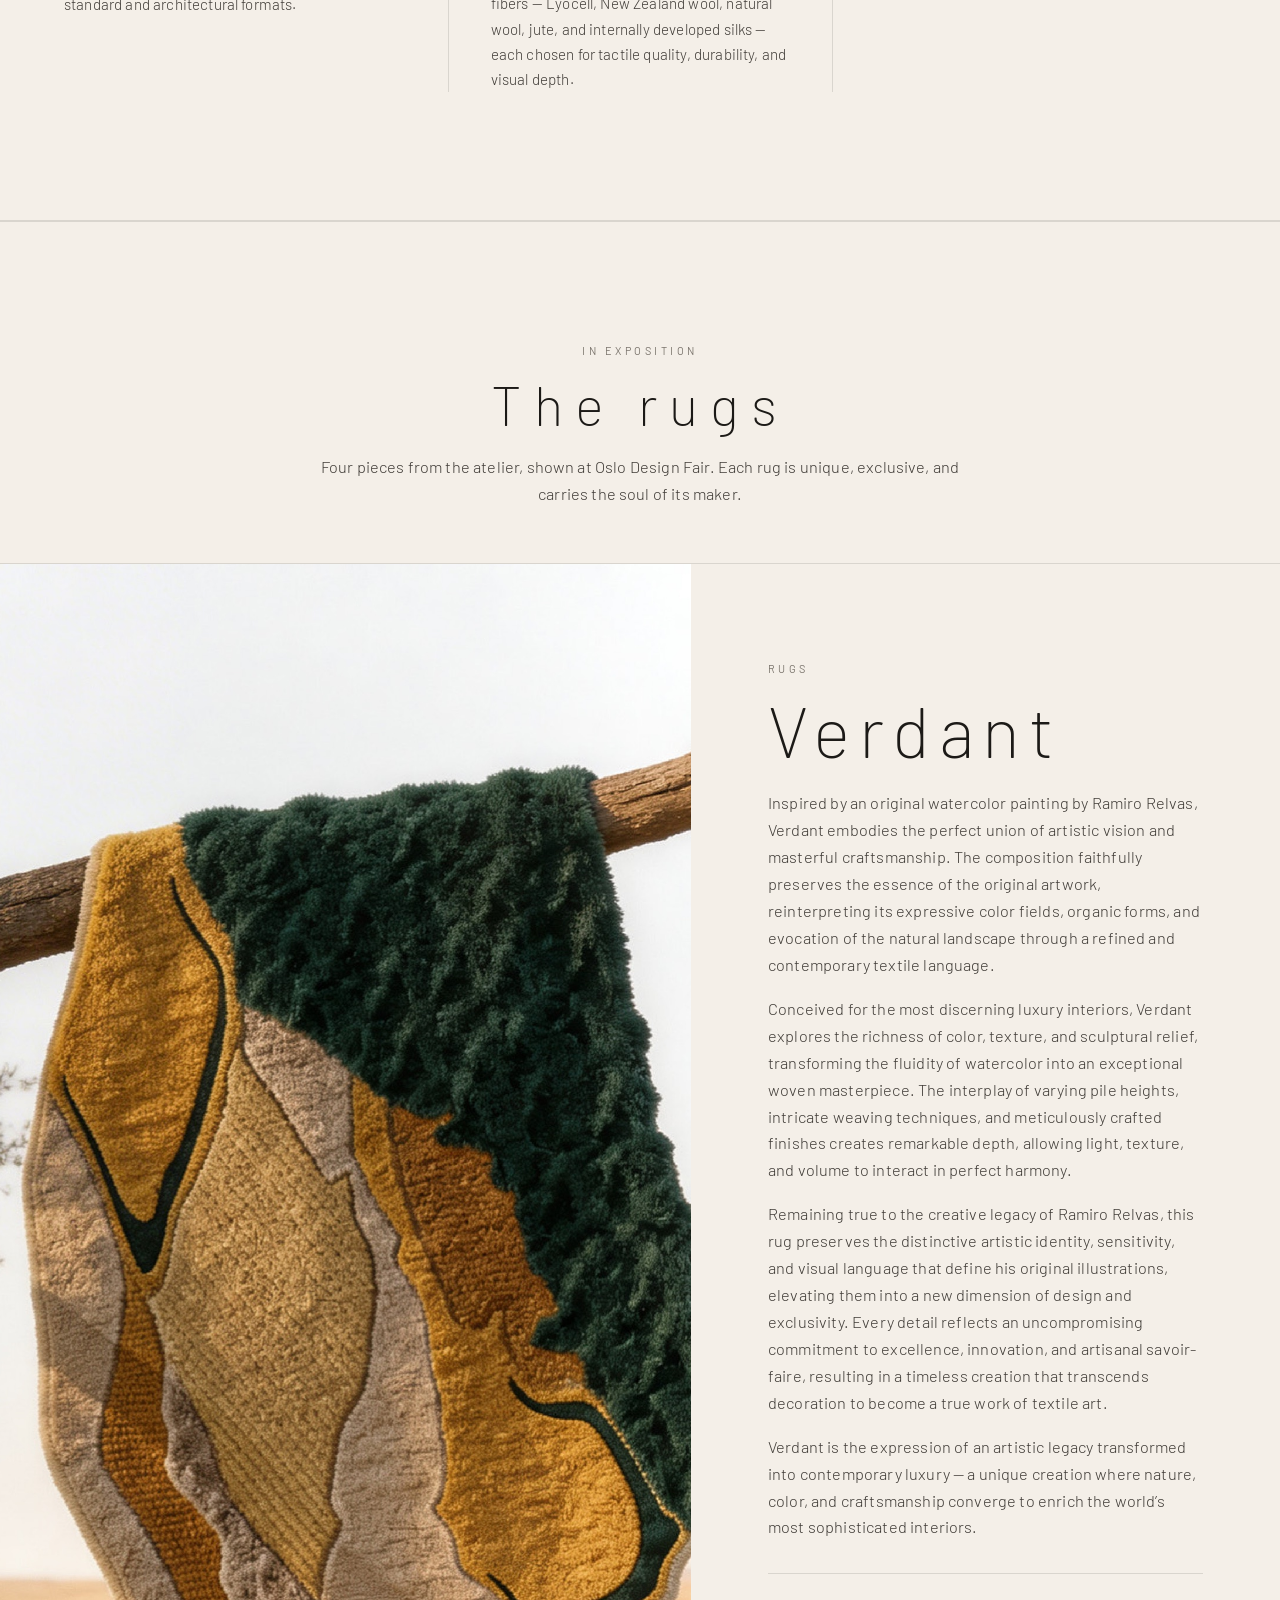
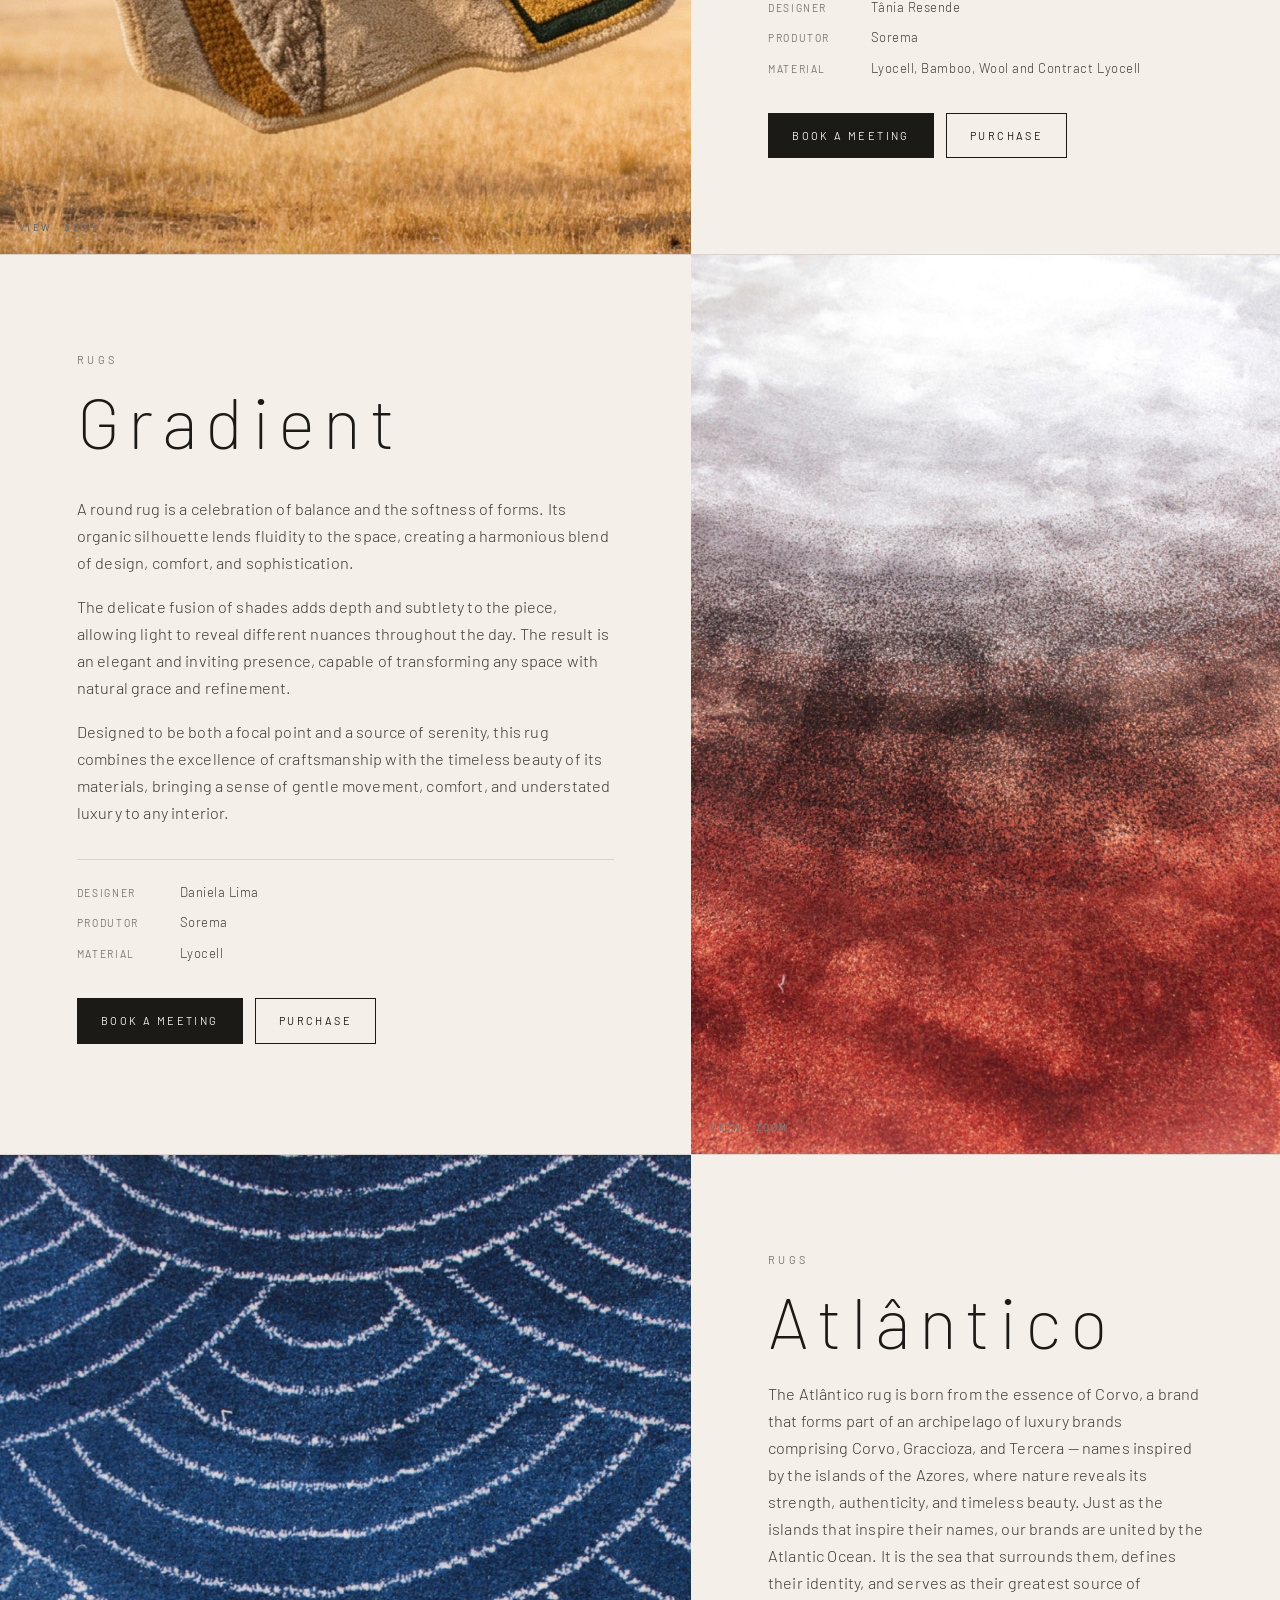
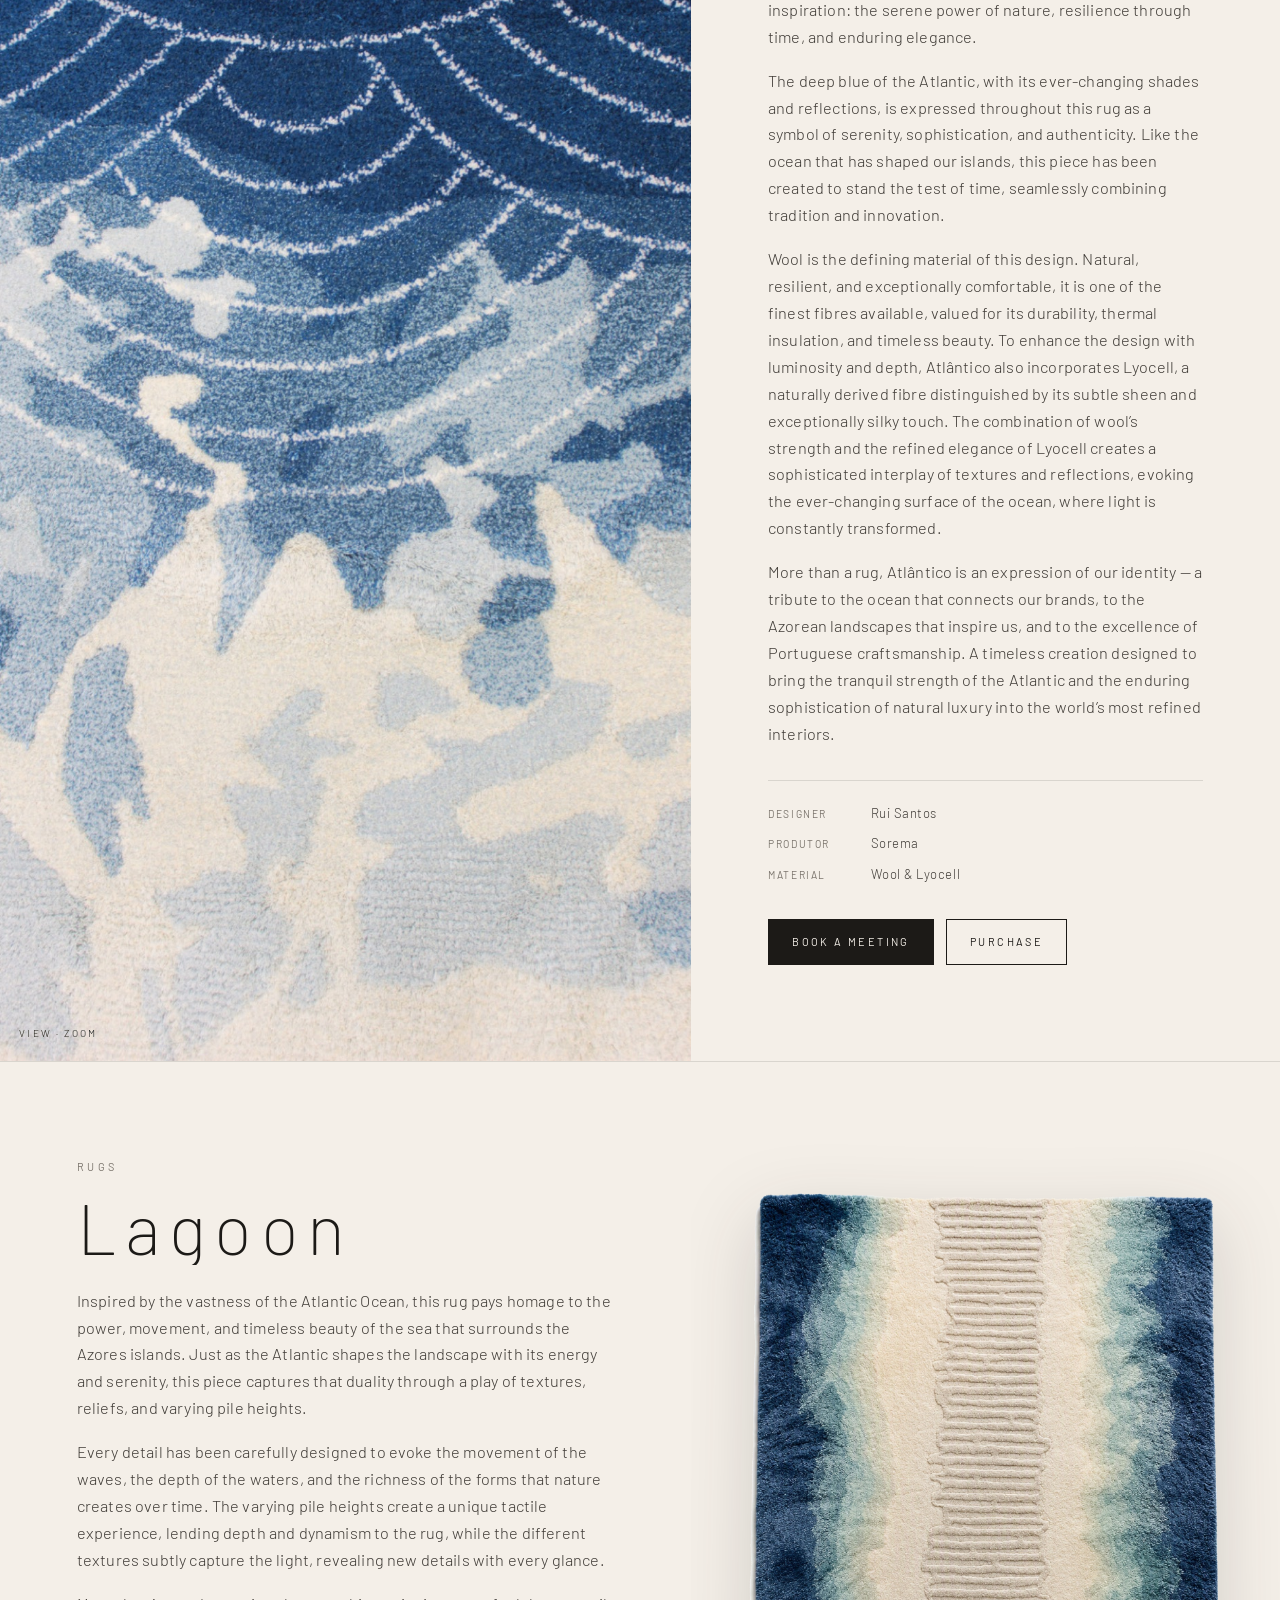
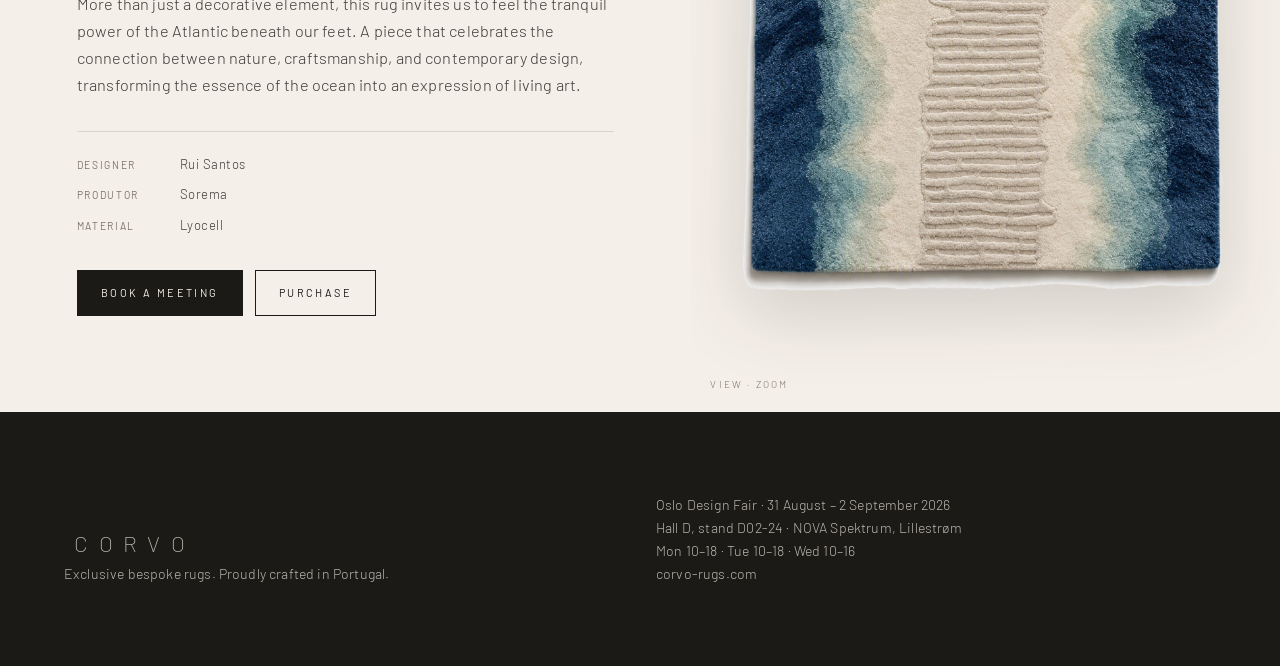
==== commit 37c8f3b5: "Show catalogue detail photos for Gradient and Atlântico. These two rugs now use the large texture sh" ====
--- a/index.html
+++ b/index.html
@@ -239,8 +239,8 @@
           <p class="kicker">Rugs</p>
           <h2>Gradient</h2>
         </div>
-        <button class="rug-visual is-studio" type="button" data-zoom="assets/img/gradient.png" aria-label="View Gradient in full screen">
-          <img src="assets/img/gradient.png" alt="Round Gradient rug in terracotta, charcoal and silver" />
+        <button class="rug-visual" type="button" data-zoom="assets/img/gradient-detail.jpg" aria-label="View Gradient in full screen">
+          <img src="assets/img/gradient-detail.jpg" alt="Close-up of Gradient, terracotta blending into charcoal and silver" />
           <span class="zoom-hint">View · Zoom</span>
         </button>
         <div class="rug-copy">
@@ -272,8 +272,8 @@
           <p class="kicker">Rugs</p>
           <h2>Atlântico</h2>
         </div>
-        <button class="rug-visual is-studio" type="button" data-zoom="assets/img/atlantico.png" aria-label="View Atlântico in full screen">
-          <img src="assets/img/atlantico.png" alt="Atlântico rug with geometric waves dissolving into sea foam" />
+        <button class="rug-visual" type="button" data-zoom="assets/img/atlantico-detail.jpg" aria-label="View Atlântico in full screen">
+          <img src="assets/img/atlantico-detail.jpg" alt="Close-up of Atlântico, geometric waves dissolving into sea foam" />
           <span class="zoom-hint">View · Zoom</span>
         </button>
         <div class="rug-copy">
--- a/assets/css/styles.css
+++ b/assets/css/styles.css
@@ -660,7 +660,7 @@
 
 .rug-heading h2 {
   font-size: clamp(2.4rem, 6vw, 4.4rem);
-  letter-spacing: 0.18em;
+  letter-spacing: 0.12em;
 }
 
 .rug-copy {
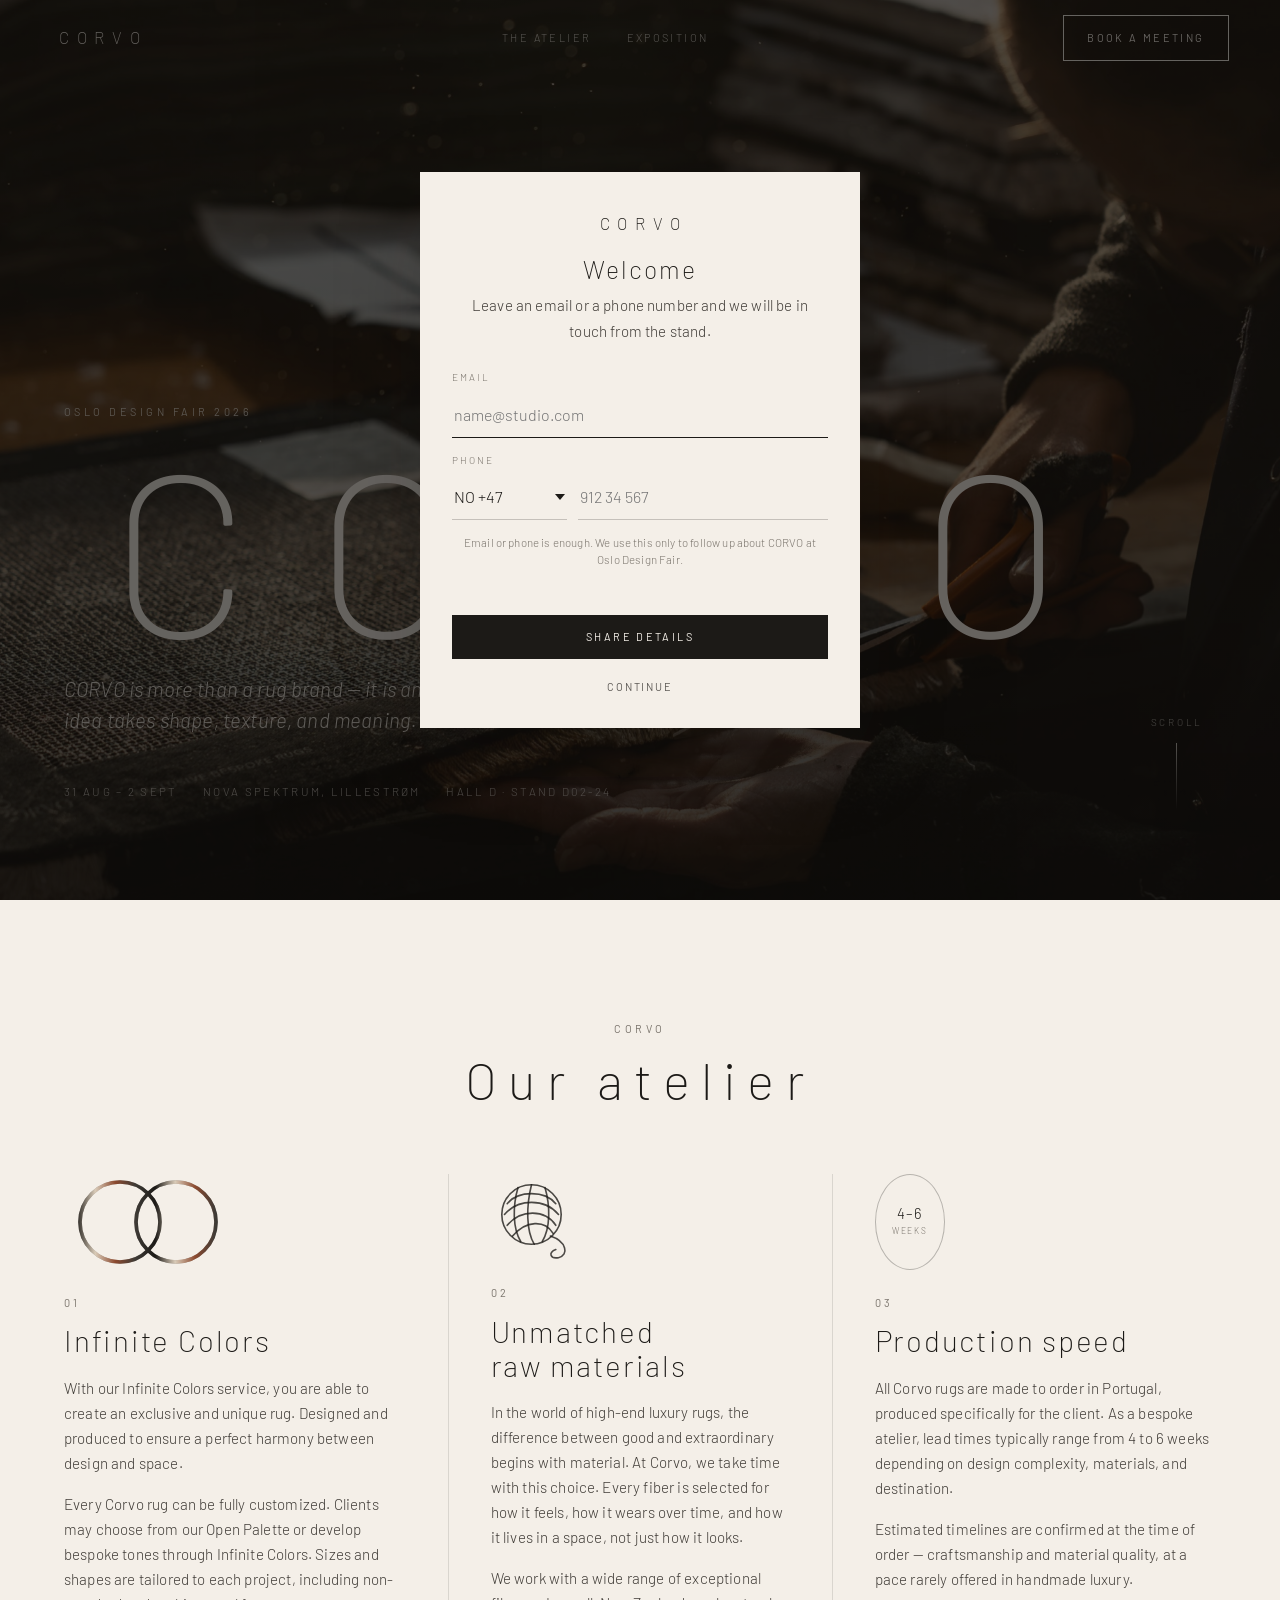
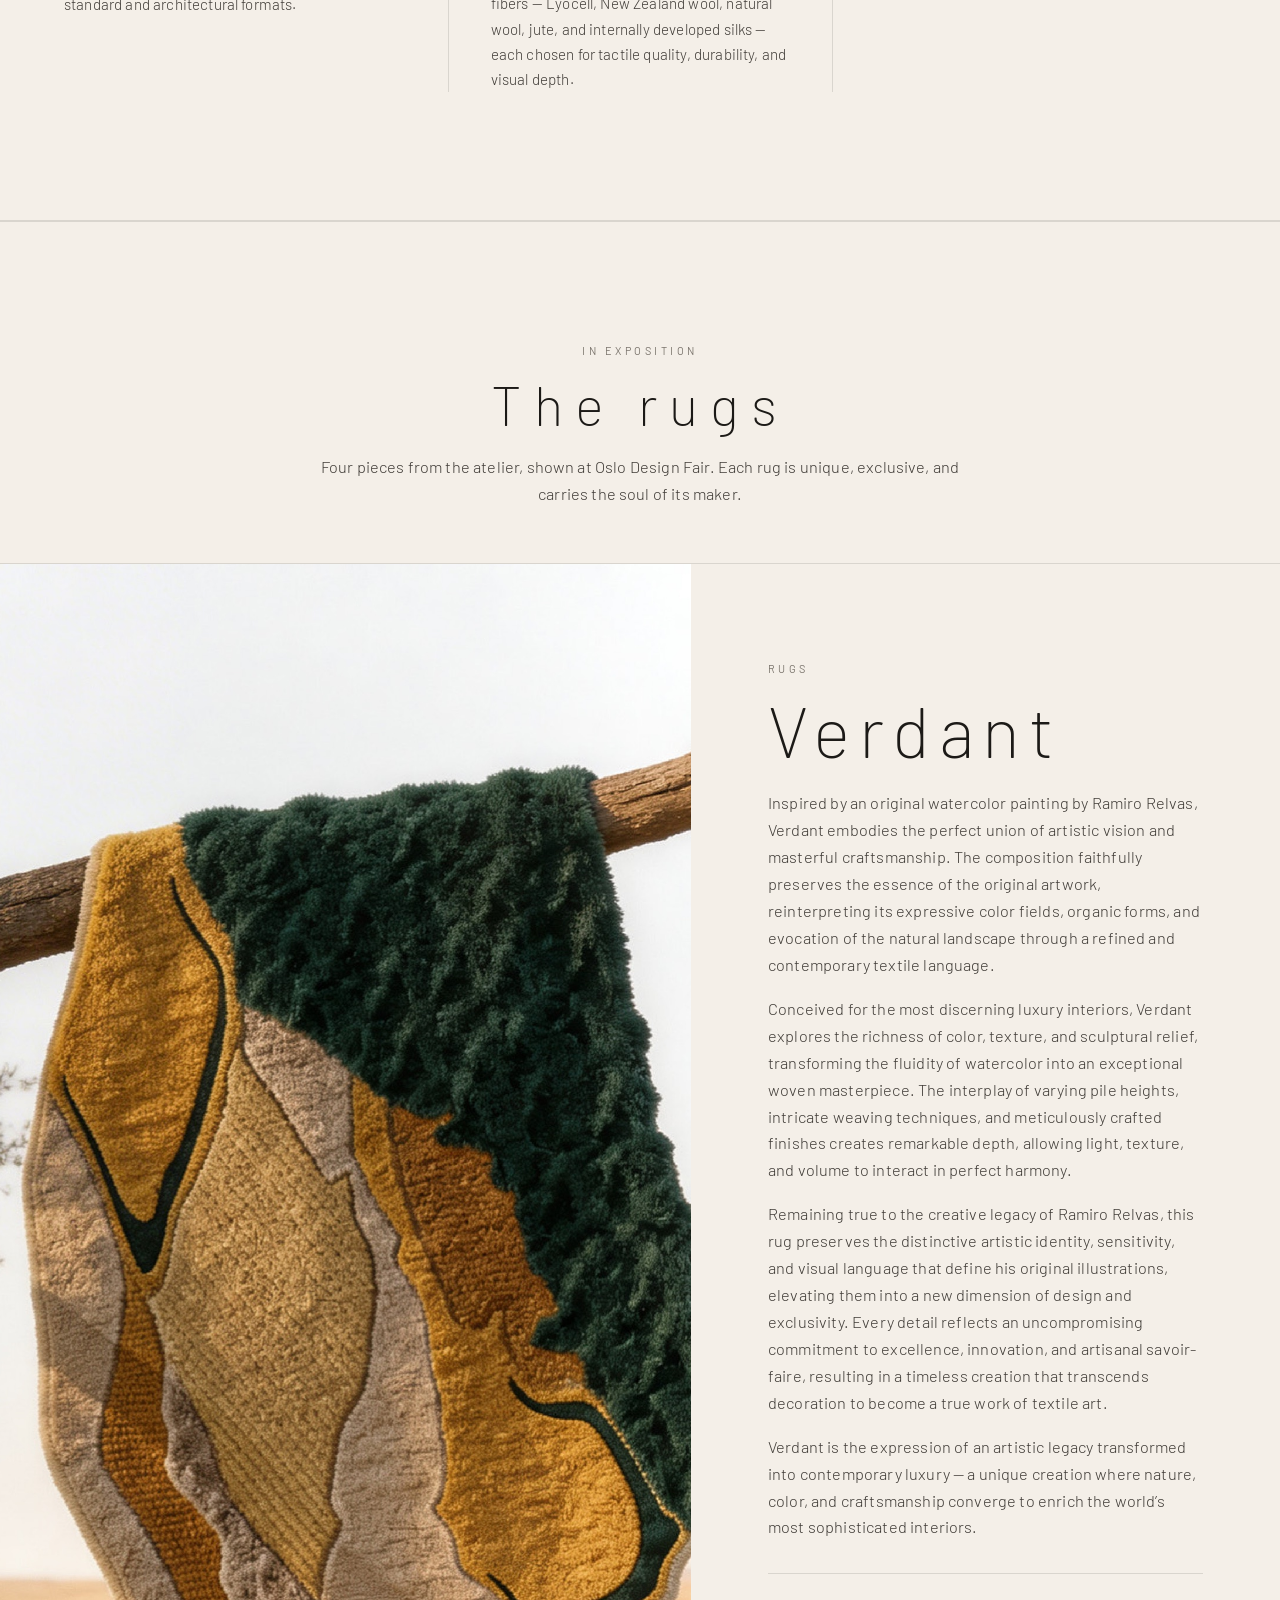
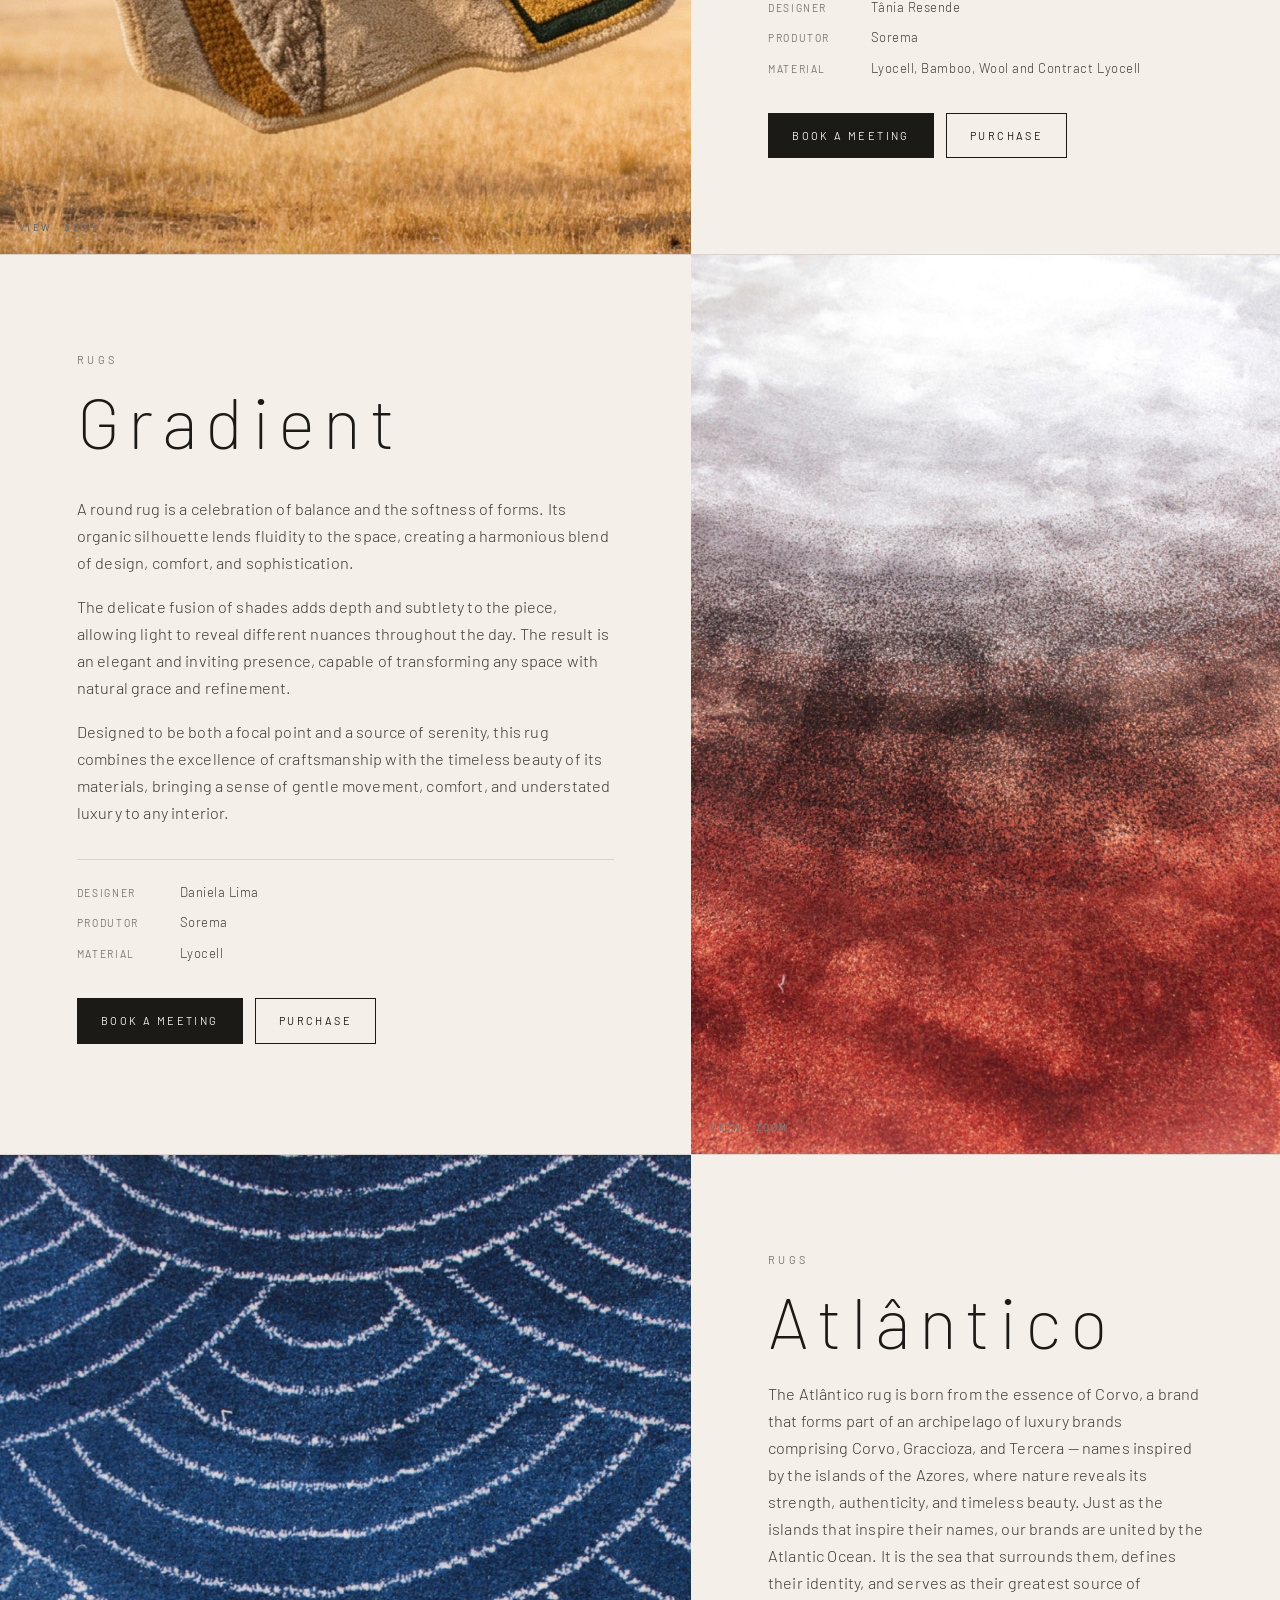
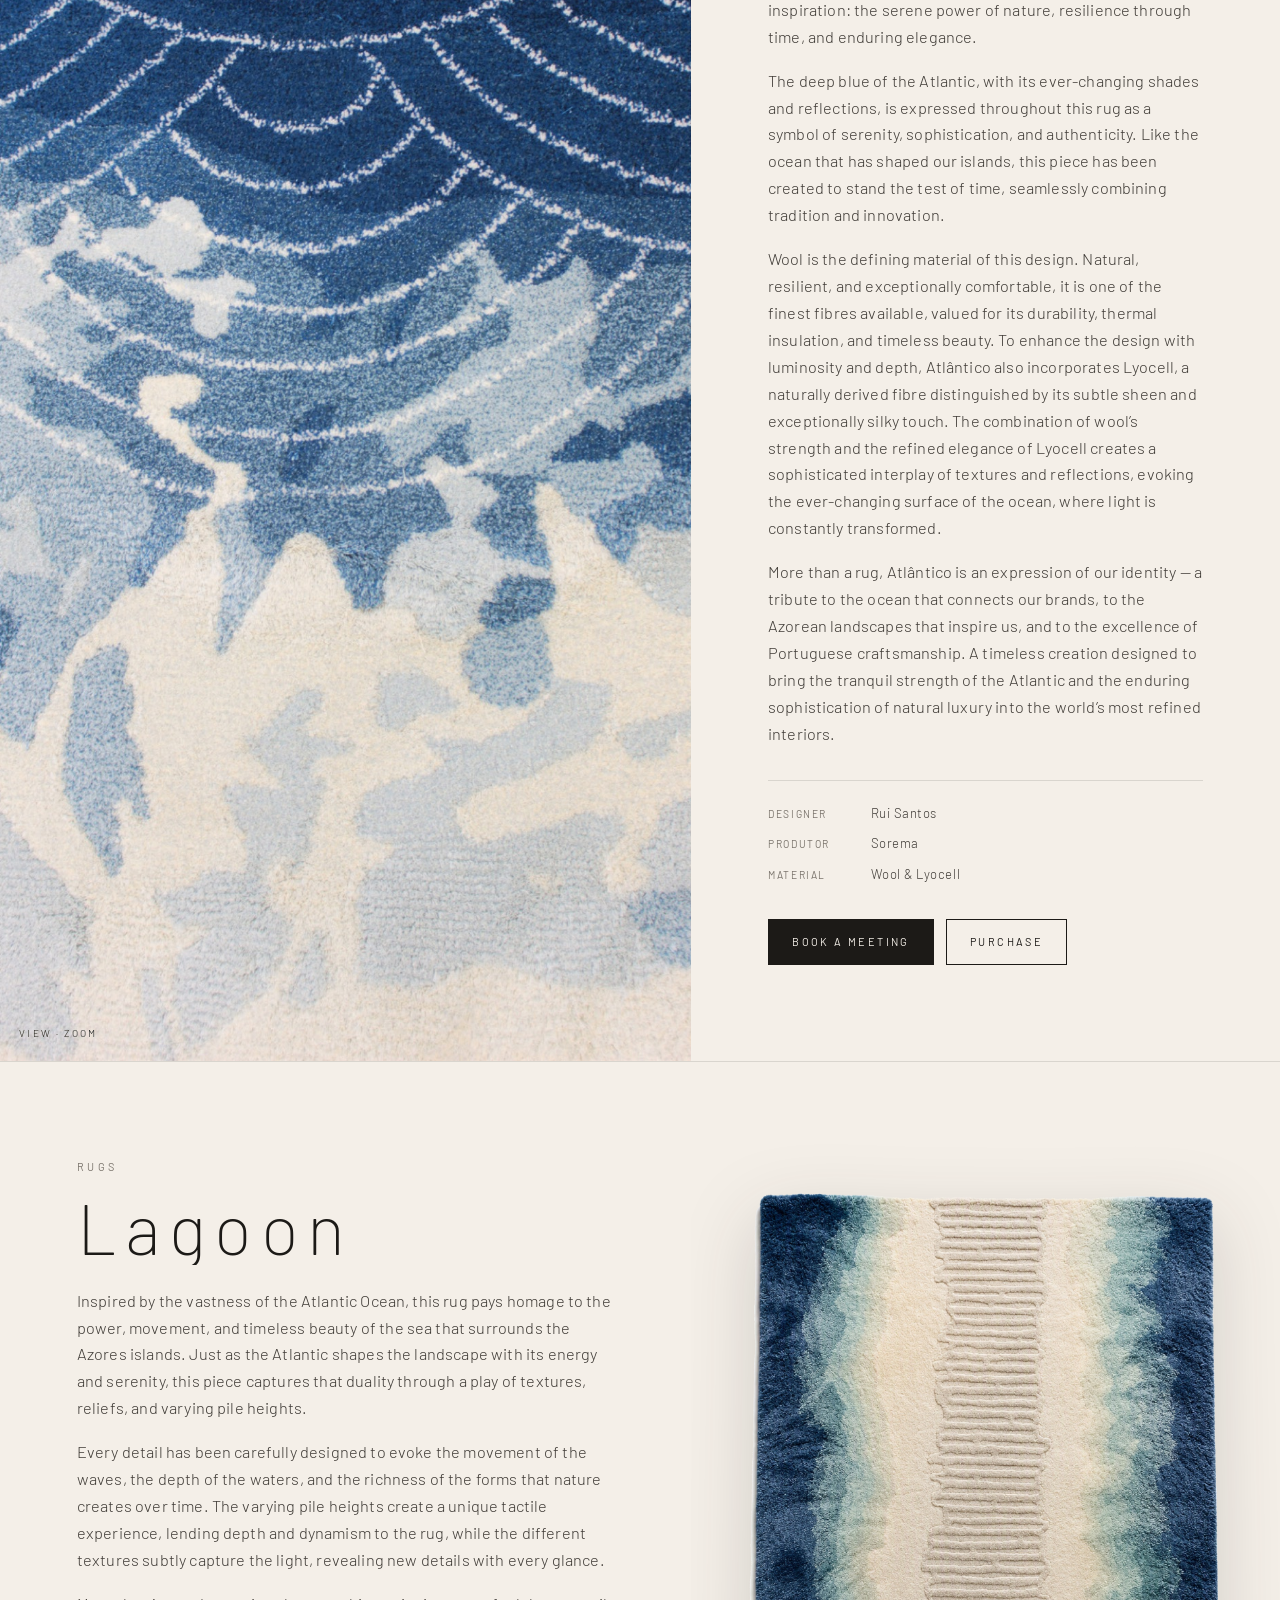
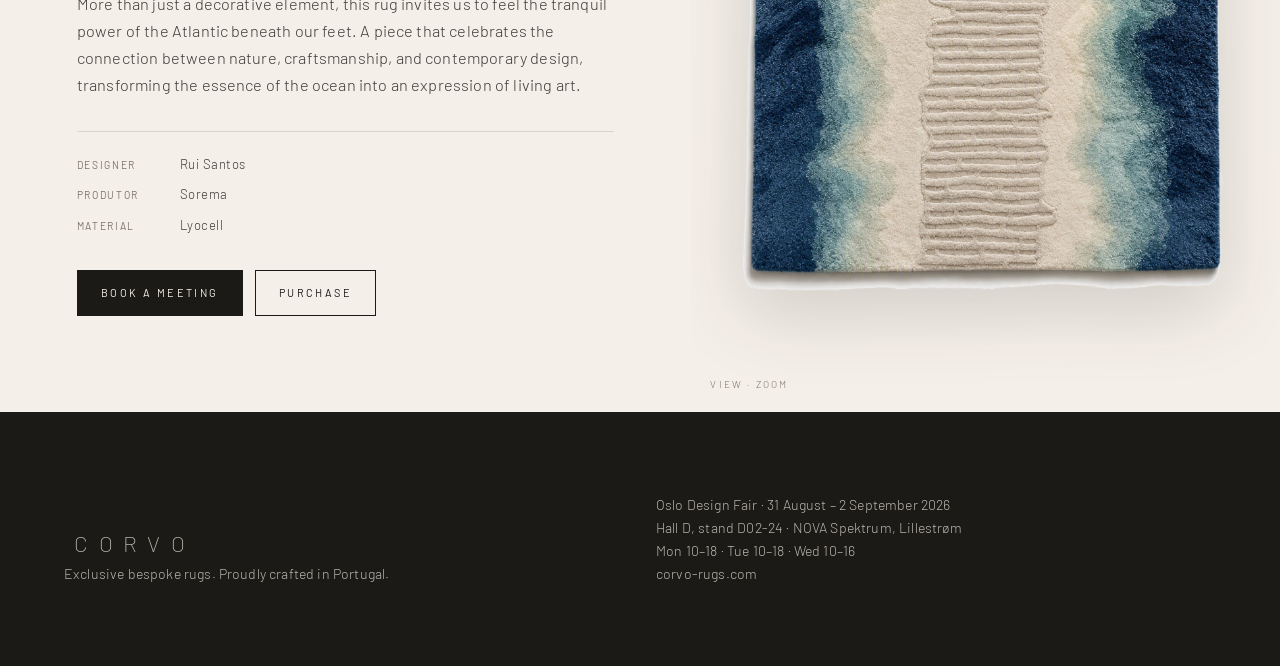
==== commit 8fa508c8: "Rename the atelier section heading to CORVO / Our atelier. The kicker is now the brand, and the larg" ====
--- a/index.html
+++ b/index.html
@@ -107,8 +107,8 @@
 
       <section class="pillars" id="atelier">
         <header class="pillars-intro">
-          <p class="kicker">The atelier</p>
-          <h2>Three points</h2>
+          <p class="kicker">CORVO</p>
+          <h2>Our atelier</h2>
         </header>
 
         <div class="pillars-grid">
